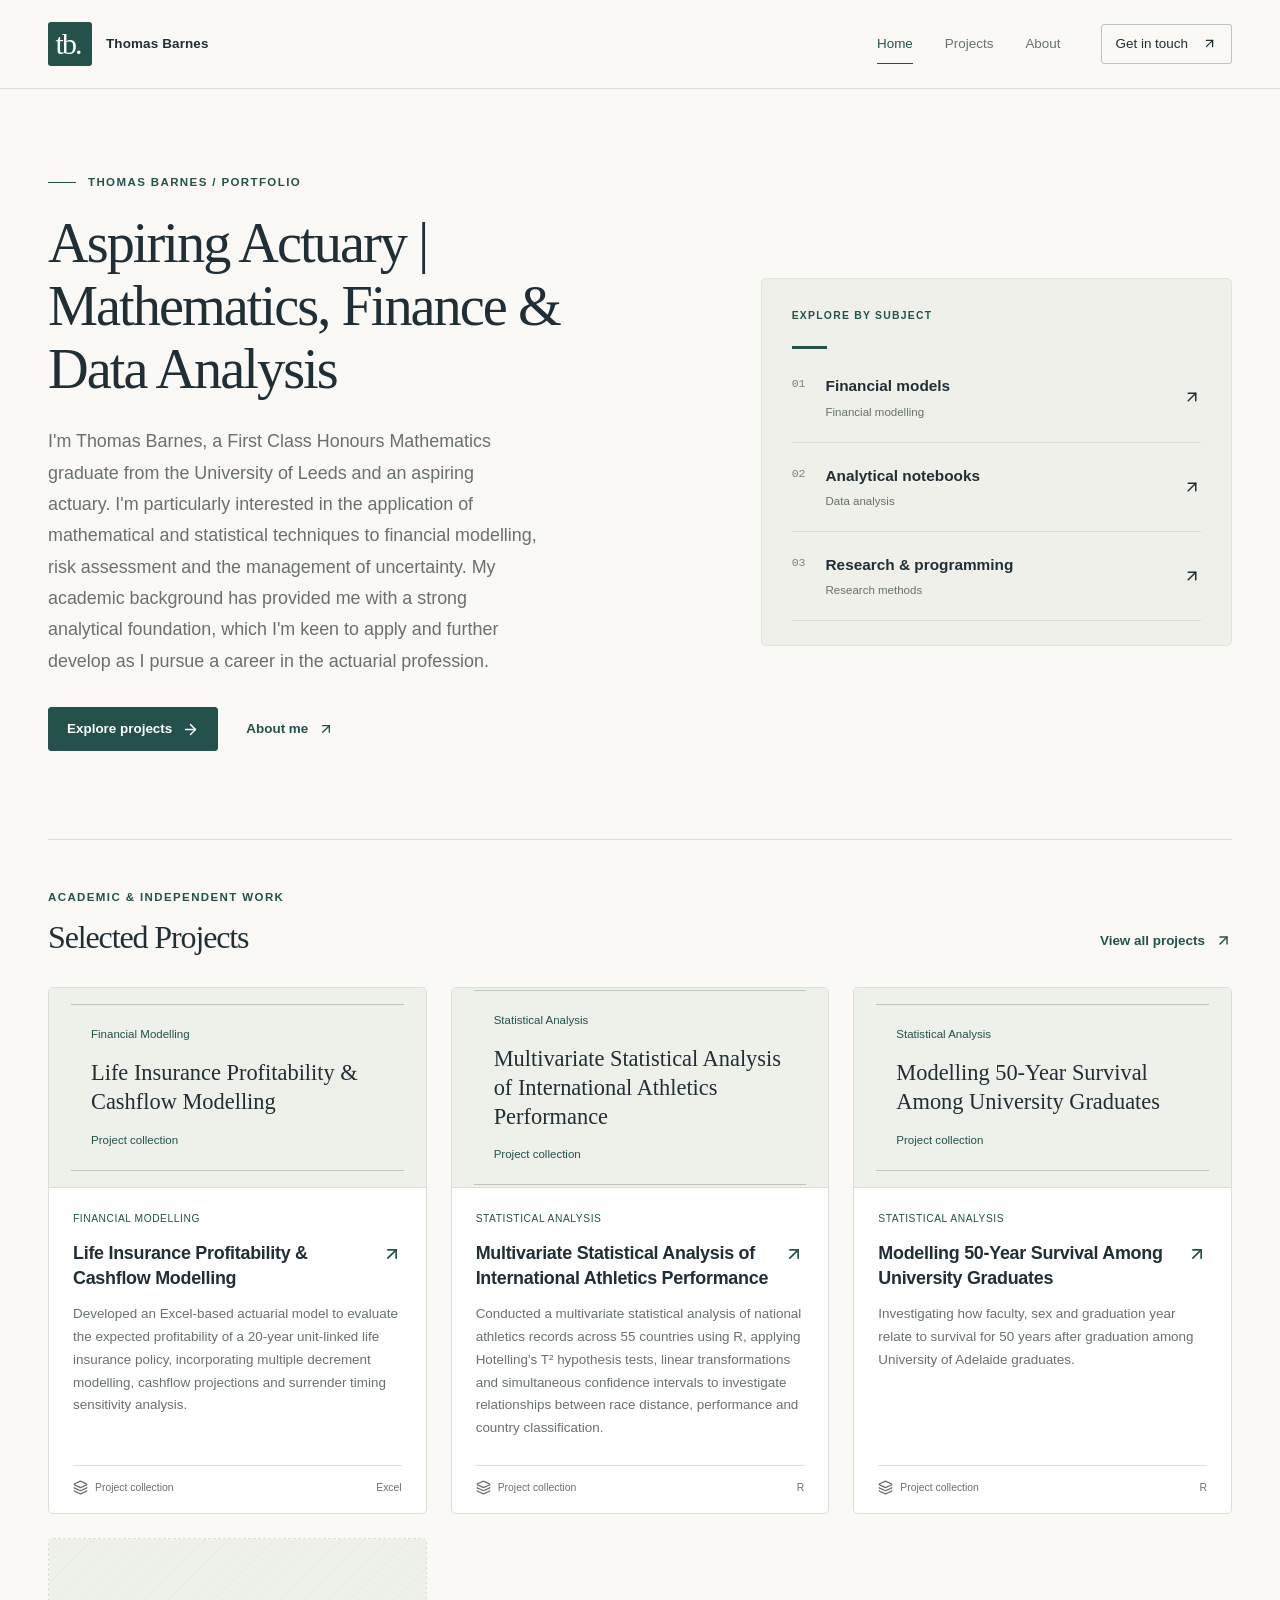
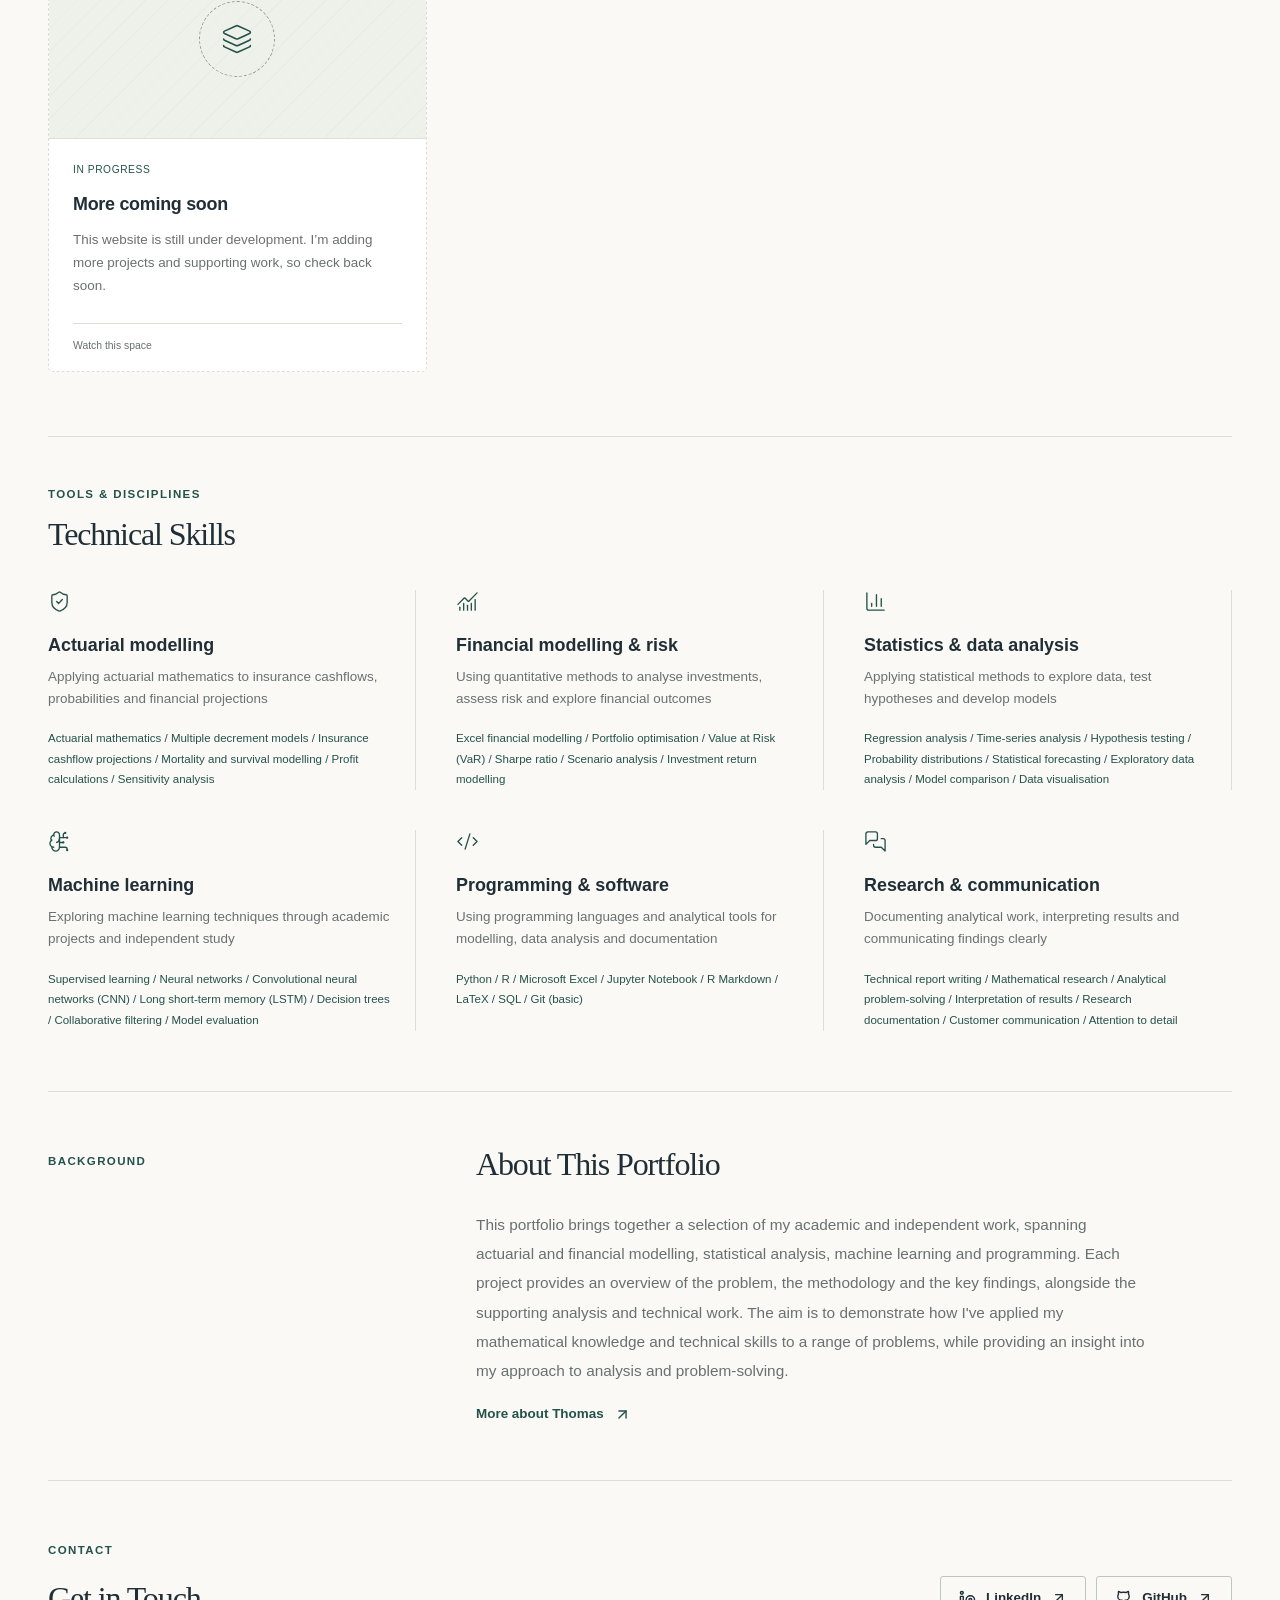
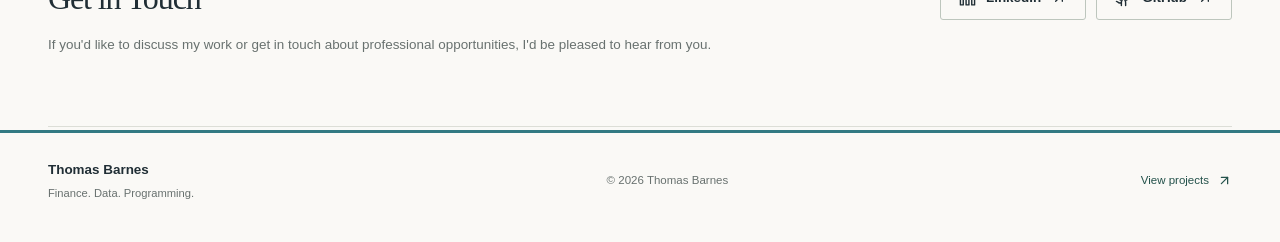
==== index.html @ b342f669 "Publish static site" ====
<!doctype html>
<html lang="en"><head><meta charset="UTF-8"/><meta name="viewport" content="width=device-width,initial-scale=1"/><meta name="theme-color" content="#183d3c"/><meta name="description" content="Thomas Barnes — a portfolio of financial modelling, data analysis, and programming."/><link rel="icon" href="./favicon.svg"/><title>Thomas Barnes | Portfolio</title>  <script type="module" crossorigin src="./assets/index-CVE-wBgU.js"></script>
  <link rel="stylesheet" crossorigin href="./assets/index-D57_AkXn.css">
</head><body><div id="root"></div><!-- Cloudflare Web Analytics --><script type='module' src='https://static.cloudflareinsights.com/beacon.min.js' data-cf-beacon='{"token": "8eeed65444eb4c13b22455ae1913fa32"}'></script><!-- End Cloudflare Web Analytics --></body></html>
---- assets/index-D57_AkXn.css ----
:root{--font-body: "Segoe UI", -apple-system, BlinkMacSystemFont, Arial, sans-serif;--font-display: Georgia, "Times New Roman", serif;--font-mono: "SFMono-Regular", Consolas, "Liberation Mono", monospace;--text-xs: .72rem;--text-sm: .84rem;--text-base: .96rem;--text-lg: 1.12rem;--text-xl: 1.4rem;--text-2xl: 2rem;--text-3xl: clamp(2.4rem, 4.4vw, 3.7rem);--weight-normal: 400;--weight-medium: 500;--weight-bold: 650;--bg: #faf9f6;--surface: #ffffff;--surface-muted: #f0f1ec;--ink: #202e35;--muted: #68716f;--accent: #24524b;--accent-strong: #173e38;--accent-soft: #e8eeea;--border: #dcded7;--border-strong: #bdc6bd;--radius: 5px;--radius-sm: 3px;--space-1: .25rem;--space-2: .5rem;--space-3: .75rem;--space-4: 1rem;--space-5: 1.5rem;--space-6: 2rem;--space-7: 3rem;--space-8: 4rem;--space-9: 6rem;--container: 1200px;--article: 760px;--shadow: 0 4px 18px #172c2310;--focus: #327a83;--transition: .15s ease;--breakpoint-mobile: 640px;--breakpoint-tablet: 960px}*{box-sizing:border-box}html{scroll-behavior:smooth;scroll-padding-top:100px}body{margin:0;background:var(--bg);color:var(--ink);font:var(--text-base)/1.65 var(--font-body);-webkit-font-smoothing:antialiased}button,input,select{font:inherit}a{color:inherit;text-decoration:none}button,a,input,select,summary{-webkit-tap-highlight-color:transparent}button{cursor:pointer}button{color:inherit}img{max-width:100%}button:disabled{cursor:default}::selection{background:#dce8dd}a:focus-visible,button:focus-visible,input:focus-visible,select:focus-visible,summary:focus-visible,[tabindex]:focus-visible{outline:3px solid var(--focus);outline-offset:4px}main:focus{outline:none}h1,h2,h3,h4,p{margin-top:0}h1,h2{font-weight:var(--weight-normal);letter-spacing:-.035em;line-height:1.18}h1{font-family:var(--font-display);font-size:var(--text-3xl)}h2{font-family:var(--font-display);font-size:var(--text-2xl)}h3{font-size:var(--text-lg);font-weight:var(--weight-bold);line-height:1.4}p{color:var(--muted)}svg{flex-shrink:0;vertical-align:middle}.container{width:min(var(--container),calc(100% - 96px));margin-inline:auto}.eyebrow{display:flex;align-items:center;gap:12px;font-size:var(--text-xs);font-weight:650;letter-spacing:.12em;text-transform:uppercase;color:var(--accent);margin-bottom:20px}.small-rule{width:28px;height:1px;background:var(--accent)}.lead{font-size:var(--text-lg);max-width:700px}.button{display:inline-flex;align-items:center;justify-content:center;gap:10px;padding:11px 18px;background:transparent;border:1px solid var(--border-strong);border-radius:var(--radius-sm);font-size:var(--text-sm);font-weight:600;line-height:1.5;transition:background var(--transition),border-color var(--transition)}.button:hover{background:var(--surface-muted);border-color:var(--accent)}.button.primary{background:var(--accent);border-color:var(--accent);color:#fff}.button.primary:hover{background:var(--accent-strong)}.text-link{font-size:var(--text-sm);font-weight:600;display:inline-flex;align-items:center;gap:10px;color:var(--accent)}.text-link:hover{text-decoration:underline;text-underline-offset:4px}.icon-button{display:inline-flex;align-items:center;justify-content:center;border:1px solid var(--border);border-radius:var(--radius-sm);background:var(--surface);width:36px;height:36px}.icon-button:hover{background:var(--accent-soft)}.sr-only{position:absolute;width:1px;height:1px;padding:0;margin:-1px;overflow:hidden;clip:rect(0,0,0,0);white-space:nowrap;border:0}.skip-link{position:fixed;top:-100px;left:20px;z-index:100;background:var(--accent);color:#fff;padding:12px}.skip-link:focus{top:12px}.site-header{background:var(--bg);border-bottom:1px solid var(--border);position:relative;z-index:30}.nav-inner{height:88px;display:flex;align-items:center;justify-content:space-between}.brand{display:flex;align-items:center;gap:14px;font-weight:600;font-size:var(--text-sm);letter-spacing:.01em}.brand-monogram{font:30px var(--font-display);letter-spacing:-2px;background:var(--accent);color:#fff;width:44px;height:44px;display:grid;place-items:center;border-radius:var(--radius-sm);padding-right:4px}.site-header nav{display:flex;align-items:center;gap:32px;font-size:var(--text-sm)}.site-header nav>a{padding-block:8px;color:var(--muted)}.site-header nav>a:hover,.site-header nav>a.active{color:var(--accent)}.site-header nav>a.active:not(.nav-contact){box-shadow:0 1px 0 var(--accent)}.site-header nav>.nav-contact{display:flex;align-items:center;gap:14px;border:1px solid var(--border-strong);padding:8px 14px;color:var(--ink);border-radius:var(--radius-sm);margin-left:8px}.menu-toggle{display:none}.hero{display:grid;grid-template-columns:1.3fr 1fr;gap:100px;padding-block:84px 88px;align-items:center}.hero h1{max-width:610px;margin-bottom:25px;line-height:1.12}.hero-copy>p{max-width:490px;font-size:var(--text-lg);line-height:1.75;margin-bottom:30px}.hero-actions{display:flex;align-items:center;gap:28px}.hero-index{padding:28px 30px 24px;background:#eef0e9;border:1px solid #dfe4d9;position:relative;border-radius:var(--radius)}.hero-index>.eyebrow{font-size:.65rem;margin-bottom:22px}.index-rule{height:3px;width:35px;background:var(--accent);margin-bottom:4px}.hero-index>a{display:flex;gap:20px;align-items:center;border-bottom:1px solid #d8ded3;padding:20px 0}.hero-index>a>span{font:var(--text-xs) var(--font-mono);color:#7a8579;align-self:flex-start;margin-top:4px}.hero-index>a>div{flex:1}.hero-index strong{display:block;font-size:var(--text-base);font-weight:550}.hero-index small{display:block;color:var(--muted);font-size:var(--text-xs);margin-top:4px}.hero-index>a:hover strong{color:var(--accent)}.index-foot{font:italic .8rem var(--font-display);color:#6b766b;padding-top:20px}.section-heading{display:flex;justify-content:space-between;align-items:flex-end;gap:25px;margin-bottom:30px}.section-heading h2{margin-bottom:0}.section-heading .eyebrow{margin-bottom:12px}.section-heading>p{font-size:var(--text-sm);margin:0 0 4px;max-width:250px}.section-heading>.text-link{padding-bottom:5px;white-space:nowrap}.featured-section{border-top:1px solid var(--border);padding-block:48px 64px}.project-grid{display:grid;grid-template-columns:repeat(3,minmax(0,1fr));gap:24px}.project-card{border:1px solid var(--border);border-radius:var(--radius);background:var(--surface);overflow:hidden;display:flex;flex-direction:column;transition:border-color var(--transition),box-shadow var(--transition)}a.project-card:hover{border-color:#879d90;box-shadow:var(--shadow)}.project-preview{height:200px;background:#eef0ea;display:flex;align-items:center;justify-content:center;padding:24px 22px;border-bottom:1px solid var(--border);overflow:hidden;position:relative}.project-preview>img{width:100%;height:100%;object-fit:cover}.project-card-body{padding:23px 24px 17px;display:flex;flex:1;flex-direction:column}.card-meta{display:flex;justify-content:space-between;align-items:center;font-size:.64rem;color:var(--accent);letter-spacing:.055em;text-transform:uppercase;margin-bottom:13px;gap:8px}.demo-label{font-size:.62rem;font-weight:500;border:1px solid var(--border);border-radius:3px;padding:2px 6px;letter-spacing:.025em;color:var(--muted);text-transform:none;white-space:nowrap}.project-card h3{font-size:1.12rem;display:flex;gap:10px;justify-content:space-between;margin-bottom:12px;letter-spacing:-.015em}.project-card h3 svg{margin-top:3px;color:var(--accent)}.project-card p{font-size:var(--text-sm);line-height:1.7;margin-bottom:25px}.card-bottom{margin-top:auto;border-top:1px solid var(--border);padding-top:13px;display:flex;justify-content:space-between;align-items:center;gap:6px;font-size:.65rem;color:var(--muted)}.card-bottom>span:first-child{display:flex;align-items:center;gap:7px}.collection-note{font-size:var(--text-xs);margin-top:20px;margin-bottom:0}.mini-sheet{width:100%;background:#fff;border:1px solid #d4dad2;box-shadow:0 5px 12px #24382d09;font:8px var(--font-body);transform:rotate(-1deg)}.mini-title{padding:12px 10px;background:#254c40;color:#fff;font-size:9px;letter-spacing:.04em;display:flex;justify-content:space-between}.mini-title>span{opacity:.6;font-size:7px}.mini-row{display:grid;grid-template-columns:1.7fr repeat(3,1fr)}.mini-row>span{padding:7px 5px;border-bottom:1px solid #e5e8e3;border-right:1px solid #e5e8e3;text-align:right}.mini-row>span:first-child{text-align:left;padding-left:10px}.mini-row.heading{color:#586e63;background:#f5f6f2;font-size:7px}.mini-row.total{font-weight:700;background:#edf2eb;border-top:1px solid #9cafa2}.preview-notebook,.preview-programming{background:#edf0f1}.mini-notebook{width:100%;background:#fff;border:1px solid #dae0df;padding:14px 16px 0;box-shadow:0 5px 12px #24382d09}.mini-label{font-size:7px;letter-spacing:.12em;color:#6e7d7e}.mini-code{font:8px/1.9 var(--font-mono);margin-top:8px;white-space:nowrap;overflow:hidden}.mini-code>span{color:#a4ada6;margin-right:7px}.mini-code b{color:#78698a}.mini-code em{color:#487367;font-style:normal}.mini-chart{height:70px;display:flex;gap:12px;align-items:flex-end;border-bottom:1px solid #aabbb0;border-left:1px solid #dce2de;padding:8px 16px 0;margin:12px 8px 16px}.mini-chart>i{display:block;flex:1;background:#8cae9f;max-width:21px}.mini-chart>i:nth-child(2n){background:#476e60}.preview-hybrid{background:#f0eee7}.hybrid-illustration{display:flex;align-items:center;width:100%;justify-content:center}.hybrid-tile{background:#fcfcf8;border:1px solid #ccd4c7;padding:20px 18px 14px;width:108px;box-shadow:0 5px 10px #24382d08;color:#49664f;display:flex;align-items:center;flex-direction:column}.hybrid-tile>span{font:11px var(--font-display);margin:10px 0 9px}.hybrid-tile>i{height:3px;background:#e3e7de;width:100%;margin:3px 0}.hybrid-tile>i:last-child{width:70%;align-self:flex-start}.connecting-line{height:1px;width:25px;background:#9bac99}.skills-section{padding-block:48px 60px;border-top:1px solid var(--border)}.skills-grid{display:grid;grid-template-columns:repeat(3,1fr);gap:40px;margin-top:36px}.skill{border-right:1px solid var(--border);padding-right:25px}.skill:last-child{border-right:0}.skill>svg{color:var(--accent);margin-bottom:20px}.skill h3{margin-bottom:8px}.skill p{font-size:var(--text-sm);margin-bottom:18px}.skill-list{font-size:var(--text-xs);color:var(--accent);line-height:1.8}.about-strip{border-block:1px solid var(--border);padding-block:54px;display:grid;grid-template-columns:1fr 2fr;gap:50px}.about-strip p{max-width:670px;line-height:1.9;font-size:var(--text-base)}.about-strip .eyebrow{align-self:start;margin-top:6px}.about-strip h2{max-width:550px}.contact-section{padding-block:60px 70px;display:flex;justify-content:space-between;align-items:center;gap:35px}.contact-section h2{margin-bottom:16px}.contact-section p{font-size:var(--text-sm);margin-bottom:0}.contact-links{display:flex;gap:10px;flex-wrap:wrap;max-width:480px}.contact-placeholder{border:1px solid var(--border);padding:16px 22px;border-radius:var(--radius-sm);font-size:var(--text-sm);color:var(--muted)}.site-footer{border-top:1px solid var(--border);padding-block:32px 40px;display:flex;align-items:center;justify-content:space-between;gap:25px;font-size:var(--text-xs);color:var(--muted)}.footer-name{font-size:var(--text-sm);font-weight:600;color:var(--ink)}.footer-name>span{display:block;font-size:.7rem;font-weight:400;color:var(--muted);margin-top:3px}.site-footer>a:last-child{display:flex;align-items:center;gap:8px;color:var(--accent)}.listing-page{padding-bottom:90px}.page-heading{padding-block:65px 40px}.page-heading h1{margin-bottom:18px}.page-heading .lead{margin-bottom:0}.filter-bar{border-block:1px solid var(--border);padding-block:20px;display:flex;flex-wrap:wrap;gap:20px;align-items:center;justify-content:space-between}.category-filters{display:flex;flex-wrap:wrap;gap:7px}.category-filters button{font-size:var(--text-xs);background:transparent;border:1px solid transparent;border-radius:var(--radius-sm);padding:8px 11px;color:var(--muted)}.category-filters button:hover{color:var(--accent)}.category-filters button[aria-pressed=true]{background:var(--accent);color:#fff}.search-controls{display:flex;gap:10px}.search-field{display:flex;align-items:center;border:1px solid var(--border);background:#fff;border-radius:var(--radius-sm);padding:0 10px;gap:8px}.search-field input{width:150px;border:0;background:none;font-size:var(--text-xs);padding:9px 0;color:var(--ink);min-width:0}.search-controls select{font-size:var(--text-xs);color:var(--ink);border:1px solid var(--border);background:var(--surface);border-radius:var(--radius-sm);padding:9px 25px 9px 10px;max-width:180px}.results-count{font-size:var(--text-xs);margin-block:24px}.empty-state{text-align:center;border:1px solid var(--border);padding:60px 20px}.empty-state h2{font-size:var(--text-xl)}.back-link{display:inline-flex;align-items:center;gap:9px;font-size:var(--text-sm);color:var(--muted);margin-top:35px}.project-header{padding-block:38px 30px}.project-header h1{margin-bottom:18px;max-width:900px}.project-meta{display:flex;align-items:center;gap:25px;font-size:var(--text-xs);color:var(--muted);flex-wrap:wrap}.project-meta>a{display:flex;align-items:center;gap:8px;color:var(--accent)}.tags{display:flex;flex-wrap:wrap;gap:7px}.tags span{background:var(--accent-soft);border:1px solid #d9e3da;color:var(--accent);padding:4px 10px;border-radius:var(--radius-sm);font-size:var(--text-xs)}.example-note{border-left:3px solid #b3c2ae;background:var(--surface-muted);font-size:var(--text-xs);padding:13px 18px;margin:0}.project-overview{display:grid;grid-template-columns:1.15fr 1fr;gap:95px;border-bottom:1px solid var(--border);padding-block:52px}.project-overview h2{font-size:1.7rem;margin-bottom:20px}.project-overview h3{font-size:var(--text-base);margin:25px 0 8px}.project-overview p{font-size:var(--text-sm);line-height:1.85}.project-overview .eyebrow{margin-bottom:15px}.methodology{padding:0;list-style:none;margin:0}.methodology li{display:flex;gap:20px;border-bottom:1px solid var(--border);padding:14px 0}.methodology li:first-child{padding-top:0}.methodology li:last-child{border:0}.methodology li>span{font:var(--text-xs) var(--font-mono);color:var(--accent);padding-top:6px}.methodology p{margin:0}.project-work{padding-block:48px}.content-stack{display:flex;flex-direction:column;gap:36px}.lazy-content{min-height:200px;min-width:0}.source-files{display:flex;justify-content:space-between;gap:30px;align-items:center;background:var(--surface-muted);border:1px solid var(--border);padding:30px}.source-files h2{font-size:var(--text-xl);margin-bottom:7px}.source-files p{font-size:var(--text-sm);margin:0}.source-links{display:flex;gap:10px;flex-wrap:wrap}.project-end{padding:40px 0 60px}.findings{padding:20px 0 40px}.prose{max-width:var(--article)}.prose p{line-height:1.9}.prose h3{margin-top:30px}.about-content{display:grid;grid-template-columns:1fr 2fr;gap:65px;margin:15px 0 70px}.monogram{height:300px;display:grid;align-content:center;justify-content:center;grid-auto-flow:column;background:#e9ede4;border:1px solid #dbe1d3;font:100px var(--font-display);color:#314e3d;letter-spacing:-8px}.monogram>span{color:#8a9f78}.placeholder-copy{font-style:italic}.contact-page{min-height:60vh;display:flex;align-items:center}.error-page{padding-block:90px;min-height:60vh}.error-page h1{font-size:var(--text-2xl)}.status{padding:60px 25px;text-align:center;color:var(--muted);border:1px solid var(--border);background:var(--surface);font-size:var(--text-sm)}.code-content{border:1px solid var(--border);background:var(--surface);border-radius:var(--radius);overflow:hidden}.code-content pre{padding:25px;overflow:auto;font:var(--text-sm)/1.8 var(--font-mono)}.report-content{padding:30px;border:1px solid var(--border);background:var(--surface)}.project-figure{margin:0}.project-figure img{display:block;max-height:700px}.project-figure figcaption{font-size:var(--text-sm);margin-top:10px;color:var(--muted)}@media(min-width:1440px){.hero{padding-block:100px}.project-preview{height:220px}}@media(max-width:1100px){.hero{gap:45px}.project-card-body{padding:20px}.project-preview{padding:20px 15px}.project-grid,.hero-actions{gap:18px}.project-card h3{font-size:1rem}.card-bottom>span:last-child{display:none}.project-overview{gap:50px}}@media(max-width:960px){.container{width:calc(100% - 56px)}.hero{grid-template-columns:1.2fr 1fr;gap:30px;padding-block:60px}.hero-index{padding:24px 20px}.hero h1{font-size:2.8rem}.hero-copy>p{font-size:1rem}.hero-actions{flex-wrap:wrap}.project-grid{grid-template-columns:repeat(2,minmax(0,1fr))}.featured-section .project-card:last-child:nth-child(odd){grid-column:1/-1;display:grid;grid-template-columns:1fr 1fr}.featured-section .project-card:last-child:nth-child(odd) .project-preview{height:100%;min-height:230px;border-bottom:0;border-right:1px solid var(--border)}.section-heading h2{font-size:1.75rem}.site-header nav{gap:20px}.contact-section{align-items:flex-start;flex-direction:column}.skills-grid{gap:25px}.about-strip{grid-template-columns:1fr;gap:10px}.project-overview{gap:40px}.source-files{align-items:flex-start;flex-direction:column}}@media(max-width:640px){.container{width:calc(100% - 36px)}.nav-inner{height:72px}.brand{gap:10px}.brand-monogram{width:36px;height:36px;font-size:25px}.menu-toggle{display:inline-flex}.site-header nav{display:none;position:absolute;left:0;right:0;top:72px;background:var(--bg);border-bottom:1px solid var(--border);padding:18px;box-shadow:var(--shadow)}.site-header nav.open{display:flex;align-items:stretch;flex-direction:column;gap:8px}.site-header nav>a{padding:10px}.site-header nav>.nav-contact{margin-left:0;justify-content:space-between}.hero{grid-template-columns:1fr;padding-block:45px;gap:38px}.hero h1{font-size:2.65rem;max-width:450px}.hero-copy>p{max-width:450px}.hero-actions{gap:20px}.hero-index{padding:25px;max-width:none}.hero-index>a{padding:15px 0}.hero-index>.eyebrow{margin-bottom:15px}.index-foot{padding-top:16px}.section-heading{align-items:flex-start;flex-direction:column;gap:18px}.section-heading h2{font-size:1.8rem}.featured-section{padding-top:34px;padding-bottom:40px}.project-grid{grid-template-columns:1fr;gap:24px}.featured-section .project-card:last-child:nth-child(odd){display:flex;grid-column:auto}.featured-section .project-card:last-child:nth-child(odd) .project-preview{height:215px;min-height:0;border-right:0;border-bottom:1px solid var(--border)}.project-preview{height:215px;padding:25px 35px}.project-card-body{padding:24px}.project-card h3{font-size:1.15rem}.card-bottom>span:last-child{display:block}.skills-grid{grid-template-columns:1fr;gap:28px}.skill{border-right:0;border-bottom:1px solid var(--border);padding-bottom:25px;padding-right:0}.skill:last-child{border:0;padding-bottom:0}.skill>svg{margin-bottom:12px}.skills-section{padding-block:35px 40px}.about-strip{padding-block:38px}.about-strip h2{font-size:1.8rem}.contact-section{padding-block:40px 50px}.contact-section h2{font-size:1.8rem}.contact-links{width:100%}.site-footer{flex-wrap:wrap;gap:20px;padding-block:25px}.site-footer>.footer-name{flex-basis:100%}.page-heading{padding-block:45px 30px}.page-heading h1{font-size:2.5rem}.search-controls{width:100%;flex-wrap:wrap}.search-field{flex:1}.search-field input{width:100%}.category-filters{gap:5px}.category-filters button{padding:7px 8px}.project-header h1{font-size:2.5rem}.project-header>.eyebrow{flex-wrap:wrap;gap:8px}.project-overview{grid-template-columns:1fr;gap:35px;padding-block:35px}.project-work{padding-block:35px}.project-work .section-heading>p{display:none}.source-files{padding:24px}.about-content{grid-template-columns:1fr;gap:30px}.monogram{height:200px}.about-page .page-heading{padding-bottom:20px}.contact-page{min-height:55vh}.listing-page{padding-bottom:55px}}@media(prefers-reduced-motion:reduce){html{scroll-behavior:auto}*,*:before,*:after{transition:none!important;animation:none!important}}.neutral-preview{padding:20px;display:flex;flex-direction:column;gap:14px;width:100%;border-block:1px solid var(--border-strong)}.neutral-preview>span{font-size:var(--text-xs);color:var(--accent)}.neutral-preview>strong{font:var(--text-xl)/1.3 var(--font-display)}.coming-soon-card{border-style:dashed}.coming-soon-preview{color:var(--accent);background:repeating-linear-gradient(135deg,transparent,transparent 15px,#61756808 15px,#61756808 16px),#eef0ea}.coming-soon-mark{width:76px;height:76px;display:grid;place-items:center;border:1px dashed #879d90;border-radius:50%}.viewer{border:1px solid var(--border);border-radius:var(--radius);background:var(--surface);overflow:hidden;min-width:0}.viewer-toolbar{min-height:65px;padding:14px 20px;background:var(--surface);border-bottom:1px solid var(--border);display:flex;align-items:center;justify-content:space-between;gap:12px}.viewer-toolbar strong{display:block;font-size:var(--text-sm);font-weight:650}.viewer-kind{display:block;font-size:.68rem;color:var(--muted);margin-top:1px}.viewer-actions{display:flex;align-items:center;gap:8px}.button.compact{padding:7px 10px;font-size:var(--text-xs);height:36px}.viewer-note{font-size:var(--text-xs);margin:0;padding:10px 18px;background:var(--surface-muted)}.viewer-notes{border-top:1px solid var(--border);font-size:var(--text-xs);color:var(--muted);background:#fbfcf9;padding:13px 18px}.viewer-notes summary{cursor:pointer;width:fit-content;color:var(--accent)}.viewer-notes ul{margin:12px 0 0;padding-left:18px;max-width:900px}.viewer-notes li+li{margin-top:6px}.viewer:fullscreen{border:0;border-radius:0;overflow:auto;background:var(--surface);width:100%;height:100%}.viewer:fullscreen .sheet-viewport{height:calc(100vh - 220px);max-height:none}.viewer:fullscreen .notebook-layout{max-width:1300px;margin:auto}.formula-bar{display:flex;align-items:stretch;min-height:38px;border-bottom:1px solid var(--border);font-size:var(--text-xs);background:#fff}.cell-reference{width:76px;flex-shrink:0;display:grid;place-items:center;border-right:1px solid var(--border);font-family:var(--font-mono);color:var(--accent)}.formula-symbol{font:italic 16px var(--font-display);width:40px;flex-shrink:0;display:grid;place-items:center;color:#8b948b}.formula-bar output{font:12px/1.5 var(--font-mono);padding:10px 12px 10px 0;white-space:pre;overflow:auto;flex:1;max-height:130px}.sheet-selection{display:flex;justify-content:space-between;gap:15px;font-size:.65rem;color:var(--muted);padding:7px 14px;border-bottom:1px solid var(--border);background:#f8faf6}.sheet-selection strong{font-weight:500;color:var(--ink)}.sheet-viewport{height:440px;overflow:auto;position:relative;background:#fff;overscroll-behavior:contain}.sheet-canvas{position:relative;background-color:#fff}.sheet-cell{position:absolute;display:flex;border-right:1px solid #e5e8e4;border-bottom:1px solid #e5e8e4;padding:2px 6px;overflow:hidden;font:13px Arial,sans-serif;line-height:1.2;background:#fff;cursor:cell;-webkit-user-select:none;user-select:none}.sheet-cell>span{width:100%;overflow:hidden;text-overflow:clip}.sheet-cell.selected{outline:2px solid #287455;outline-offset:-2px;z-index:3}.sheet-cell.uncached{color:#8d602a!important;font-size:10px!important;font-style:italic}.row-heading,.column-heading,.sheet-corner{position:absolute;background:#f0f3ee;border-right:1px solid #d6ded3;border-bottom:1px solid #d6ded3;font:11px Arial,sans-serif;color:#677368;z-index:5;display:grid;place-items:center}.column-heading{height:28px}.row-heading{width:48px}.sheet-corner{width:48px;height:28px;z-index:6;background:#e4eae0}.sheet-tabs{border-top:1px solid var(--border);background:#f4f6f1;display:flex;overflow-x:auto;padding:0 12px;gap:0}.sheet-tabs>button{border:0;border-right:1px solid var(--border);border-bottom:3px solid transparent;background:transparent;padding:13px 20px 10px;font-size:var(--text-xs);white-space:nowrap;color:var(--muted)}.sheet-tabs>button[aria-selected=true]{background:#fff;color:var(--accent);border-bottom-color:var(--accent);font-weight:650}.sheet-tabs>button:hover{color:var(--accent);background:#fff}.notebook-layout{display:grid;grid-template-columns:190px minmax(0,1fr);gap:32px;padding:35px}.notebook-toc{padding-top:8px;border-right:1px solid var(--border);padding-right:20px;align-self:start}.notebook-toc .eyebrow{font-size:.6rem;margin-bottom:16px}.notebook-toc>button{display:block;border:0;background:none;padding:6px 0;text-align:left;font-size:var(--text-xs);color:var(--muted);line-height:1.6}.notebook-toc>button:hover{color:var(--accent);text-decoration:underline}.notebook-content{font:var(--text-sm)/1.85 var(--font-body);color:var(--ink);min-width:0;overflow-wrap:anywhere}.notebook-content h1,.notebook-content h2,.notebook-content h3{font-family:var(--font-display);font-weight:400;line-height:1.3;margin:28px 0 16px;scroll-margin-top:30px}.notebook-content h1{font-size:1.9rem}.notebook-content h2{font-size:1.55rem}.notebook-content h3{font-size:1.25rem}.notebook-content p{color:var(--ink);margin-bottom:16px}.notebook-content .cell:first-child h1,.notebook-content>h2:first-child{margin-top:0}.notebook-content .notebook-code-block{display:grid;grid-template-columns:minmax(0,1fr) auto;background:#f3f5f1;border:1px solid #e0e5dc;border-radius:var(--radius-sm);margin:16px 0 22px}.notebook-content pre{min-width:0;font:12px/1.8 var(--font-mono);padding:14px 18px;overflow:auto;margin:0;white-space:pre;tab-size:4}.notebook-content code{font-family:var(--font-mono);font-size:.9em}.notebook-content :not(pre)>code{background:var(--surface-muted);padding:2px 4px;border-radius:2px}.notebook-content .output_area .notebook-code-block{background:var(--surface);border-left:3px solid #cbd7c8}.notebook-content .copy-code{align-self:start;margin:14px 8px 0 0;border:1px solid var(--border);background:var(--surface);border-radius:3px;padding:2px 8px;color:var(--muted);font:10px/1.5 var(--font-body)}.notebook-content .copy-code:hover{color:var(--accent);border-color:var(--accent)}.notebook-content .input_prompt,.notebook-content .output_prompt,.notebook-content.code-hidden .input,.notebook-content.code-hidden .jp-Cell-inputWrapper{display:none}.notebook-content .figure-button{border:0;background:none;display:block;width:100%;padding:10px 0;cursor:zoom-in}.notebook-content img{max-width:100%;height:auto;display:block;margin:0 auto}.notebook-content .notebook-table-scroll{overflow:auto;max-width:100%;margin:16px 0 24px;border:1px solid var(--border)}.notebook-content table{border-collapse:collapse;font:var(--text-xs)/1.6 var(--font-body);width:100%;white-space:nowrap;border:0;margin:0}.notebook-content th{background:var(--surface-muted);font-weight:650;border-bottom:1px solid var(--border);color:var(--ink);text-align:right}.notebook-content th,.notebook-content td{padding:10px 15px;border-bottom:1px solid var(--border)}.notebook-content td{text-align:right}.notebook-content tr:nth-child(2n) td{background:#fafbf8}.notebook-content a{color:var(--accent);text-decoration:underline;text-underline-offset:3px}.notebook-content blockquote{border-left:3px solid var(--border-strong);padding:8px 20px;margin:20px 0;color:var(--muted)}.notebook-content .katex-display{overflow:auto;padding:10px 0}.notebook-content .k,.notebook-content .kn,.notebook-content .kd{color:#745b90;font-weight:600}.notebook-content .s,.notebook-content .s1,.notebook-content .s2{color:#547c3f}.notebook-content .c,.notebook-content .c1{color:#78847a;font-style:italic}.notebook-content .nb,.notebook-content .nf{color:#2b6f7c}.notebook-content .mi,.notebook-content .mf{color:#a25e33}.notebook-content .o{color:#65756a}.figure-dialog{border:1px solid var(--border);background:var(--surface);border-radius:var(--radius);padding:55px 20px 20px;max-width:94vw;max-height:94vh}.figure-dialog::backdrop{background:#14261bd9}.figure-dialog>.icon-button{position:absolute;right:12px;top:10px}.figure-dialog img{display:block;max-height:calc(90vh - 80px);width:auto}.viewer .notebook-content .output_html{overflow:hidden}@media(max-width:960px){.notebook-layout{grid-template-columns:150px minmax(0,1fr);padding:25px;gap:22px}.notebook-toc{padding-right:15px}}@media(max-width:640px){.notebook-content .notebook-code-block{grid-template-columns:minmax(0,1fr)}.notebook-content .copy-code{grid-row:1;justify-self:end;margin:6px 8px;min-height:32px;padding:4px 10px}.notebook-content .notebook-code-block>pre{grid-row:2;border-top:1px solid #e0e5dc;padding:10px 12px}.viewer-toolbar{padding:12px;align-items:flex-start}.viewer-toolbar strong{font-size:.8rem}.viewer-kind{font-size:.6rem;max-width:150px}.viewer-actions{gap:5px}.viewer-actions .compact{font-size:0;padding:8px}.viewer-actions .compact>span{display:none}.viewer-actions .icon-button{width:32px;height:32px}.sheet-selection{font-size:.6rem;flex-wrap:wrap;gap:2px}.sheet-viewport{height:370px}.sheet-tabs>button{padding-inline:15px}.notebook-layout{display:flex;flex-direction:column;padding:20px 16px;gap:10px}.notebook-toc{border-right:0;border-bottom:1px solid var(--border);width:100%;padding:0 0 15px;display:flex;flex-wrap:wrap;gap:5px 15px}.notebook-toc .eyebrow{width:100%;margin-bottom:4px}.notebook-toc>button{padding:2px 0;font-size:.7rem}.notebook-content h1{font-size:1.65rem}.notebook-content h2{font-size:1.4rem}.viewer-notes{padding:12px}.viewer:fullscreen .sheet-viewport{height:calc(100dvh - 240px)}}@supports not selector(:fullscreen){.fullscreen-button{display:none}}.notebook-content.code-hidden .standalone-code{display:none}.pdf-document{display:block;width:100%;height:clamp(420px,76vh,960px);border:0;background:var(--surface-muted)}.pdf-fallback{padding:64px 24px;text-align:center}.pdf-note a{color:var(--accent);text-decoration:underline;text-underline-offset:3px}.viewer:fullscreen .pdf-document{height:calc(100dvh - 115px)}.project-files{display:flex;flex-wrap:wrap;gap:10px;margin-bottom:26px}.project-files button{display:flex;align-items:center;gap:10px;border:1px solid var(--border);border-radius:var(--radius-sm);background:var(--surface);color:var(--ink);padding:12px 16px;text-align:left;font-size:var(--text-xs)}.project-files button:hover{border-color:var(--accent);color:var(--accent)}.project-files button span{font-size:.6rem;letter-spacing:.06em;color:var(--muted)}.project-content-section{min-width:0;scroll-margin-top:100px}@media(max-width:640px){.pdf-document{height:65vh;min-height:360px}.project-files button{flex:1 1 180px}}
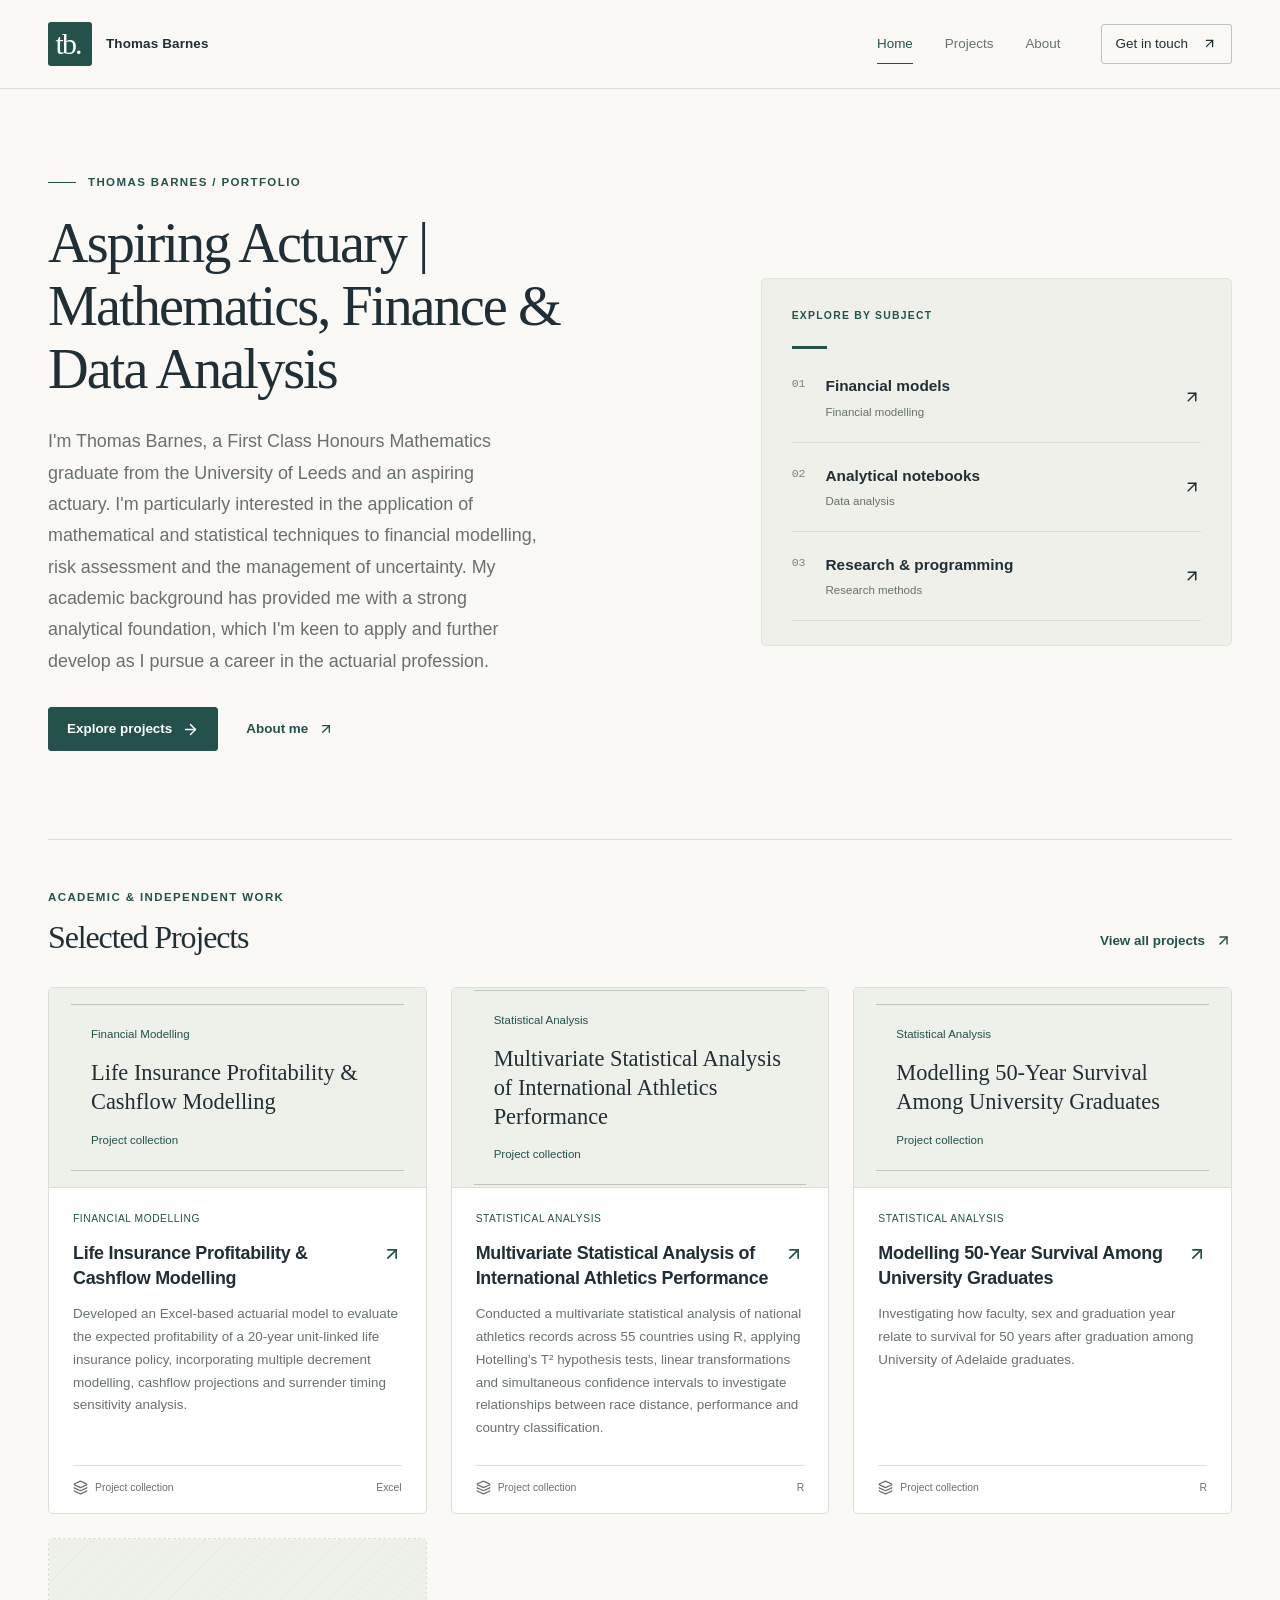
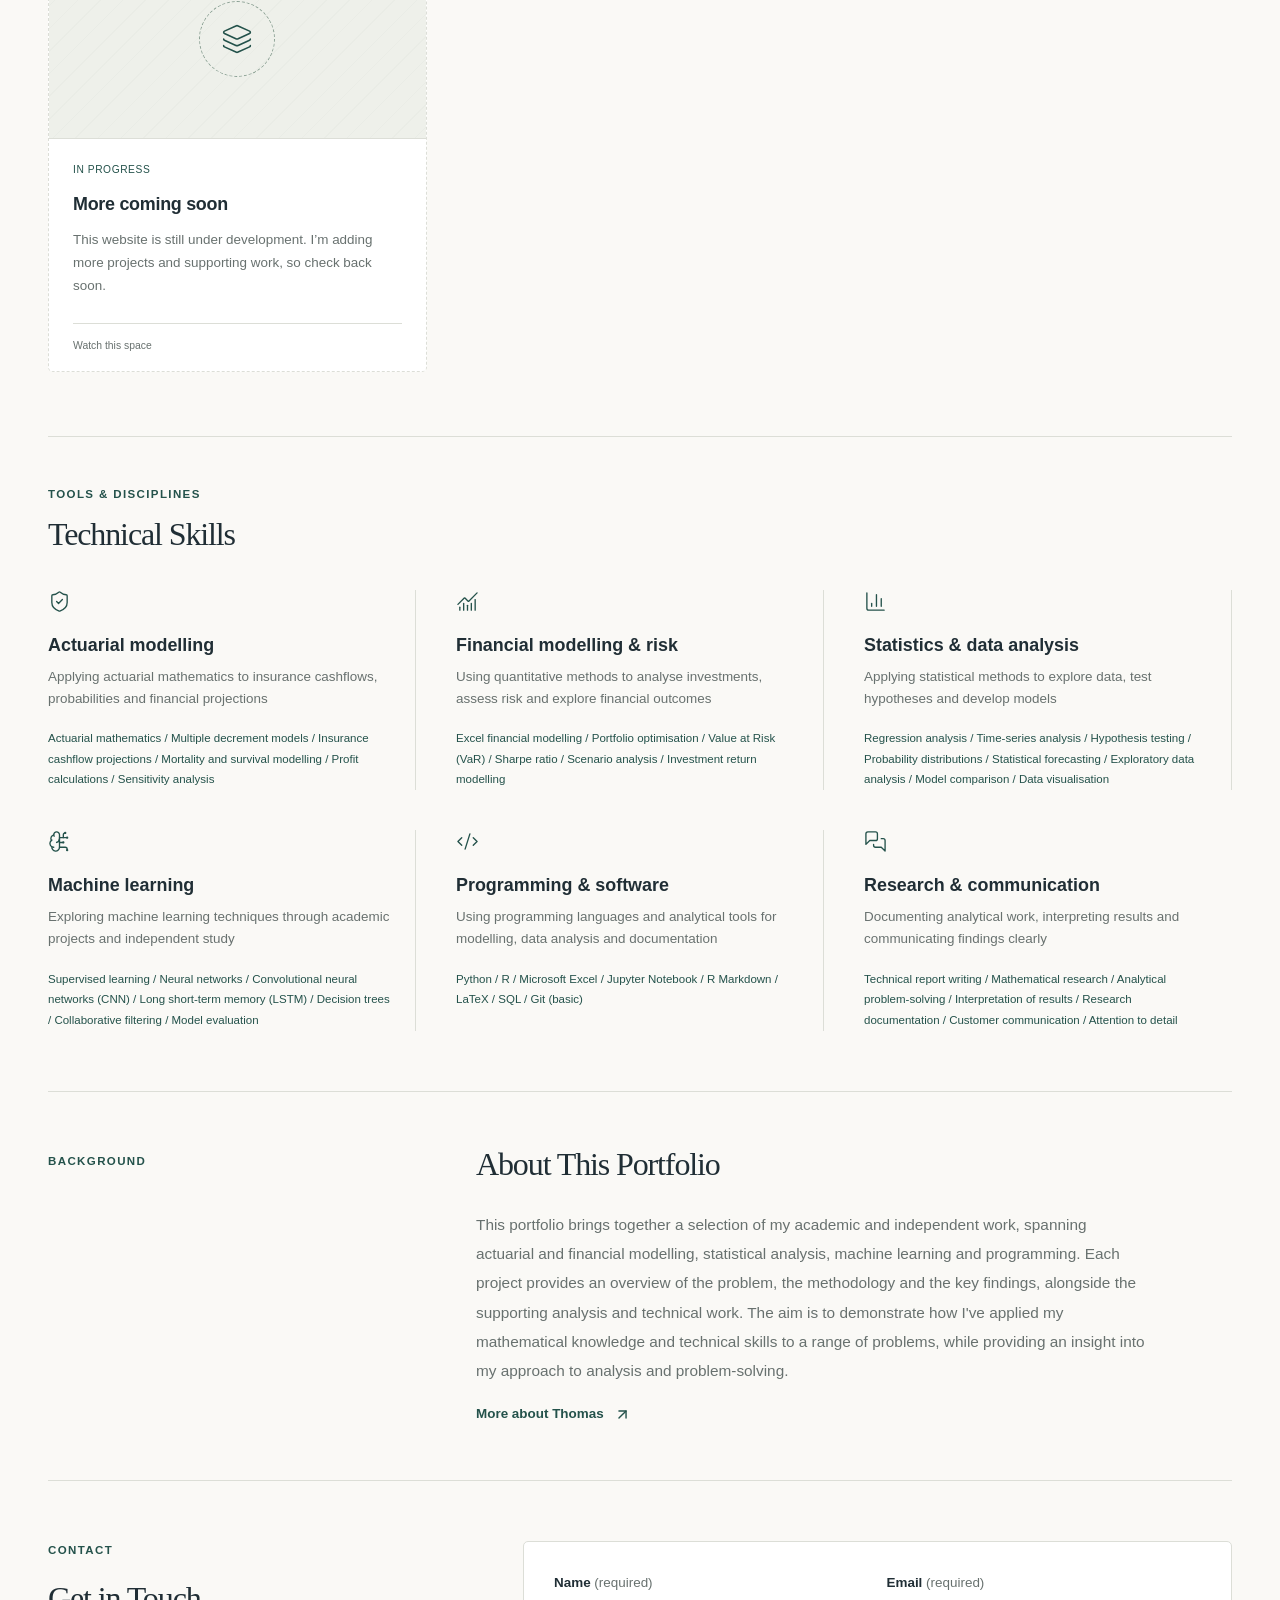
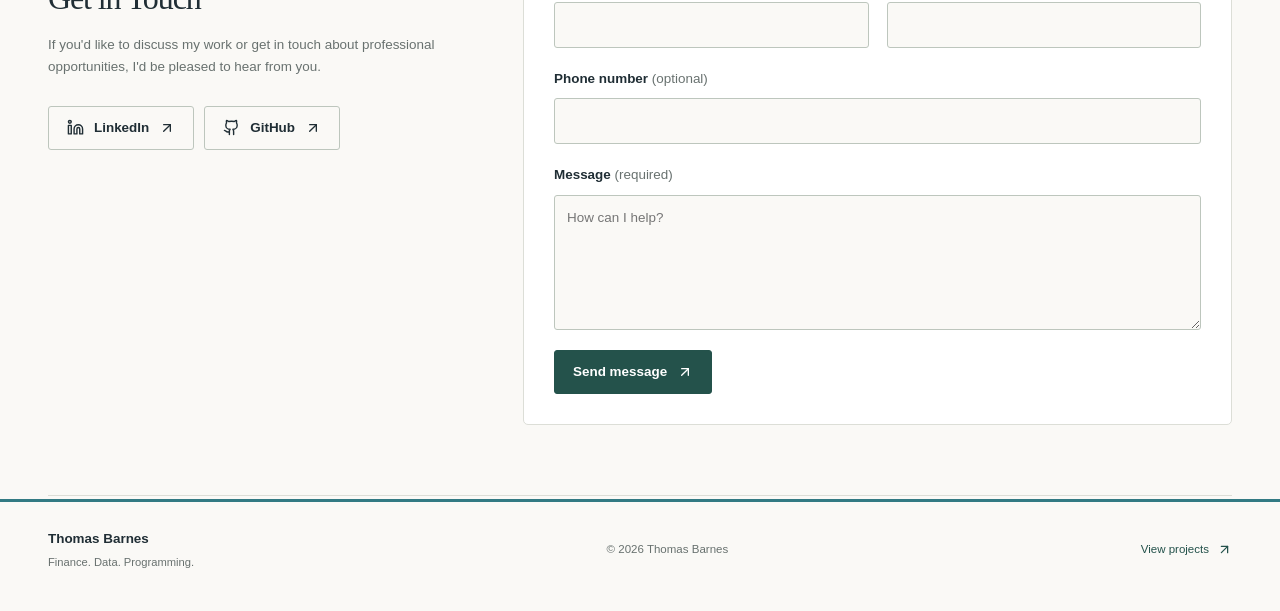
==== commit 3670ecdf: "Publish static site" ====
--- a/index.html
+++ b/index.html
@@ -1,4 +1,4 @@
 <!doctype html>
-<html lang="en"><head><meta charset="UTF-8"/><meta name="viewport" content="width=device-width,initial-scale=1"/><meta name="theme-color" content="#183d3c"/><meta name="description" content="Thomas Barnes — a portfolio of financial modelling, data analysis, and programming."/><link rel="icon" href="./favicon.svg"/><title>Thomas Barnes | Portfolio</title>  <script type="module" crossorigin src="./assets/index-CVE-wBgU.js"></script>
-  <link rel="stylesheet" crossorigin href="./assets/index-D57_AkXn.css">
+<html lang="en"><head><meta charset="UTF-8"/><meta name="viewport" content="width=device-width,initial-scale=1"/><meta name="theme-color" content="#183d3c"/><meta name="description" content="Thomas Barnes — a portfolio of financial modelling, data analysis, and programming."/><link rel="icon" href="./favicon.svg"/><title>Thomas Barnes | Portfolio</title>  <script type="module" crossorigin src="./assets/index-BmLiS6P7.js"></script>
+  <link rel="stylesheet" crossorigin href="./assets/index-DqnCJKZW.css">
 </head><body><div id="root"></div><!-- Cloudflare Web Analytics --><script type='module' src='https://static.cloudflareinsights.com/beacon.min.js' data-cf-beacon='{"token": "8eeed65444eb4c13b22455ae1913fa32"}'></script><!-- End Cloudflare Web Analytics --></body></html>
--- a/assets/index-DqnCJKZW.css
+++ b/assets/index-DqnCJKZW.css
@@ -0,0 +1 @@
+:root{--font-body: "Segoe UI", -apple-system, BlinkMacSystemFont, Arial, sans-serif;--font-display: Georgia, "Times New Roman", serif;--font-mono: "SFMono-Regular", Consolas, "Liberation Mono", monospace;--text-xs: .72rem;--text-sm: .84rem;--text-base: .96rem;--text-lg: 1.12rem;--text-xl: 1.4rem;--text-2xl: 2rem;--text-3xl: clamp(2.4rem, 4.4vw, 3.7rem);--weight-normal: 400;--weight-medium: 500;--weight-bold: 650;--bg: #faf9f6;--surface: #ffffff;--surface-muted: #f0f1ec;--ink: #202e35;--muted: #68716f;--accent: #24524b;--accent-strong: #173e38;--accent-soft: #e8eeea;--border: #dcded7;--border-strong: #bdc6bd;--radius: 5px;--radius-sm: 3px;--space-1: .25rem;--space-2: .5rem;--space-3: .75rem;--space-4: 1rem;--space-5: 1.5rem;--space-6: 2rem;--space-7: 3rem;--space-8: 4rem;--space-9: 6rem;--container: 1200px;--article: 760px;--shadow: 0 4px 18px #172c2310;--focus: #327a83;--transition: .15s ease;--breakpoint-mobile: 640px;--breakpoint-tablet: 960px}*{box-sizing:border-box}html{scroll-behavior:smooth;scroll-padding-top:100px}body{margin:0;background:var(--bg);color:var(--ink);font:var(--text-base)/1.65 var(--font-body);-webkit-font-smoothing:antialiased}button,input,textarea,select{font:inherit}a{color:inherit;text-decoration:none}button,a,input,select,summary{-webkit-tap-highlight-color:transparent}button{cursor:pointer}button{color:inherit}img{max-width:100%}button:disabled{cursor:default}::selection{background:#dce8dd}a:focus-visible,button:focus-visible,input:focus-visible,textarea:focus-visible,select:focus-visible,summary:focus-visible,[tabindex]:focus-visible{outline:3px solid var(--focus);outline-offset:4px}main:focus{outline:none}h1,h2,h3,h4,p{margin-top:0}h1,h2{font-weight:var(--weight-normal);letter-spacing:-.035em;line-height:1.18}h1{font-family:var(--font-display);font-size:var(--text-3xl)}h2{font-family:var(--font-display);font-size:var(--text-2xl)}h3{font-size:var(--text-lg);font-weight:var(--weight-bold);line-height:1.4}p{color:var(--muted)}svg{flex-shrink:0;vertical-align:middle}.container{width:min(var(--container),calc(100% - 96px));margin-inline:auto}.eyebrow{display:flex;align-items:center;gap:12px;font-size:var(--text-xs);font-weight:650;letter-spacing:.12em;text-transform:uppercase;color:var(--accent);margin-bottom:20px}.small-rule{width:28px;height:1px;background:var(--accent)}.lead{font-size:var(--text-lg);max-width:700px}.button{display:inline-flex;align-items:center;justify-content:center;gap:10px;padding:11px 18px;background:transparent;border:1px solid var(--border-strong);border-radius:var(--radius-sm);font-size:var(--text-sm);font-weight:600;line-height:1.5;transition:background var(--transition),border-color var(--transition)}.button:hover{background:var(--surface-muted);border-color:var(--accent)}.button.primary{background:var(--accent);border-color:var(--accent);color:#fff}.button.primary:hover{background:var(--accent-strong)}.text-link{font-size:var(--text-sm);font-weight:600;display:inline-flex;align-items:center;gap:10px;color:var(--accent)}.text-link:hover{text-decoration:underline;text-underline-offset:4px}.icon-button{display:inline-flex;align-items:center;justify-content:center;border:1px solid var(--border);border-radius:var(--radius-sm);background:var(--surface);width:36px;height:36px}.icon-button:hover{background:var(--accent-soft)}.sr-only{position:absolute;width:1px;height:1px;padding:0;margin:-1px;overflow:hidden;clip:rect(0,0,0,0);white-space:nowrap;border:0}.skip-link{position:fixed;top:-100px;left:20px;z-index:100;background:var(--accent);color:#fff;padding:12px}.skip-link:focus{top:12px}.site-header{background:var(--bg);border-bottom:1px solid var(--border);position:relative;z-index:30}.nav-inner{height:88px;display:flex;align-items:center;justify-content:space-between}.brand{display:flex;align-items:center;gap:14px;font-weight:600;font-size:var(--text-sm);letter-spacing:.01em}.brand-monogram{font:30px var(--font-display);letter-spacing:-2px;background:var(--accent);color:#fff;width:44px;height:44px;display:grid;place-items:center;border-radius:var(--radius-sm);padding-right:4px}.site-header nav{display:flex;align-items:center;gap:32px;font-size:var(--text-sm)}.site-header nav>a{padding-block:8px;color:var(--muted)}.site-header nav>a:hover,.site-header nav>a.active{color:var(--accent)}.site-header nav>a.active:not(.nav-contact){box-shadow:0 1px 0 var(--accent)}.site-header nav>.nav-contact{display:flex;align-items:center;gap:14px;border:1px solid var(--border-strong);padding:8px 14px;color:var(--ink);border-radius:var(--radius-sm);margin-left:8px}.menu-toggle{display:none}.hero{display:grid;grid-template-columns:1.3fr 1fr;gap:100px;padding-block:84px 88px;align-items:center}.hero h1{max-width:610px;margin-bottom:25px;line-height:1.12}.hero-copy>p{max-width:490px;font-size:var(--text-lg);line-height:1.75;margin-bottom:30px}.hero-actions{display:flex;align-items:center;gap:28px}.hero-index{padding:28px 30px 24px;background:#eef0e9;border:1px solid #dfe4d9;position:relative;border-radius:var(--radius)}.hero-index>.eyebrow{font-size:.65rem;margin-bottom:22px}.index-rule{height:3px;width:35px;background:var(--accent);margin-bottom:4px}.hero-index>a{display:flex;gap:20px;align-items:center;border-bottom:1px solid #d8ded3;padding:20px 0}.hero-index>a>span{font:var(--text-xs) var(--font-mono);color:#7a8579;align-self:flex-start;margin-top:4px}.hero-index>a>div{flex:1}.hero-index strong{display:block;font-size:var(--text-base);font-weight:550}.hero-index small{display:block;color:var(--muted);font-size:var(--text-xs);margin-top:4px}.hero-index>a:hover strong{color:var(--accent)}.index-foot{font:italic .8rem var(--font-display);color:#6b766b;padding-top:20px}.section-heading{display:flex;justify-content:space-between;align-items:flex-end;gap:25px;margin-bottom:30px}.section-heading h2{margin-bottom:0}.section-heading .eyebrow{margin-bottom:12px}.section-heading>p{font-size:var(--text-sm);margin:0 0 4px;max-width:250px}.section-heading>.text-link{padding-bottom:5px;white-space:nowrap}.featured-section{border-top:1px solid var(--border);padding-block:48px 64px}.project-grid{display:grid;grid-template-columns:repeat(3,minmax(0,1fr));gap:24px}.project-card{border:1px solid var(--border);border-radius:var(--radius);background:var(--surface);overflow:hidden;display:flex;flex-direction:column;transition:border-color var(--transition),box-shadow var(--transition)}a.project-card:hover{border-color:#879d90;box-shadow:var(--shadow)}.project-preview{height:200px;background:#eef0ea;display:flex;align-items:center;justify-content:center;padding:24px 22px;border-bottom:1px solid var(--border);overflow:hidden;position:relative}.project-preview>img{width:100%;height:100%;object-fit:cover}.project-card-body{padding:23px 24px 17px;display:flex;flex:1;flex-direction:column}.card-meta{display:flex;justify-content:space-between;align-items:center;font-size:.64rem;color:var(--accent);letter-spacing:.055em;text-transform:uppercase;margin-bottom:13px;gap:8px}.demo-label{font-size:.62rem;font-weight:500;border:1px solid var(--border);border-radius:3px;padding:2px 6px;letter-spacing:.025em;color:var(--muted);text-transform:none;white-space:nowrap}.project-card h3{font-size:1.12rem;display:flex;gap:10px;justify-content:space-between;margin-bottom:12px;letter-spacing:-.015em}.project-card h3 svg{margin-top:3px;color:var(--accent)}.project-card p{font-size:var(--text-sm);line-height:1.7;margin-bottom:25px}.card-bottom{margin-top:auto;border-top:1px solid var(--border);padding-top:13px;display:flex;justify-content:space-between;align-items:center;gap:6px;font-size:.65rem;color:var(--muted)}.card-bottom>span:first-child{display:flex;align-items:center;gap:7px}.collection-note{font-size:var(--text-xs);margin-top:20px;margin-bottom:0}.mini-sheet{width:100%;background:#fff;border:1px solid #d4dad2;box-shadow:0 5px 12px #24382d09;font:8px var(--font-body);transform:rotate(-1deg)}.mini-title{padding:12px 10px;background:#254c40;color:#fff;font-size:9px;letter-spacing:.04em;display:flex;justify-content:space-between}.mini-title>span{opacity:.6;font-size:7px}.mini-row{display:grid;grid-template-columns:1.7fr repeat(3,1fr)}.mini-row>span{padding:7px 5px;border-bottom:1px solid #e5e8e3;border-right:1px solid #e5e8e3;text-align:right}.mini-row>span:first-child{text-align:left;padding-left:10px}.mini-row.heading{color:#586e63;background:#f5f6f2;font-size:7px}.mini-row.total{font-weight:700;background:#edf2eb;border-top:1px solid #9cafa2}.preview-notebook,.preview-programming{background:#edf0f1}.mini-notebook{width:100%;background:#fff;border:1px solid #dae0df;padding:14px 16px 0;box-shadow:0 5px 12px #24382d09}.mini-label{font-size:7px;letter-spacing:.12em;color:#6e7d7e}.mini-code{font:8px/1.9 var(--font-mono);margin-top:8px;white-space:nowrap;overflow:hidden}.mini-code>span{color:#a4ada6;margin-right:7px}.mini-code b{color:#78698a}.mini-code em{color:#487367;font-style:normal}.mini-chart{height:70px;display:flex;gap:12px;align-items:flex-end;border-bottom:1px solid #aabbb0;border-left:1px solid #dce2de;padding:8px 16px 0;margin:12px 8px 16px}.mini-chart>i{display:block;flex:1;background:#8cae9f;max-width:21px}.mini-chart>i:nth-child(2n){background:#476e60}.preview-hybrid{background:#f0eee7}.hybrid-illustration{display:flex;align-items:center;width:100%;justify-content:center}.hybrid-tile{background:#fcfcf8;border:1px solid #ccd4c7;padding:20px 18px 14px;width:108px;box-shadow:0 5px 10px #24382d08;color:#49664f;display:flex;align-items:center;flex-direction:column}.hybrid-tile>span{font:11px var(--font-display);margin:10px 0 9px}.hybrid-tile>i{height:3px;background:#e3e7de;width:100%;margin:3px 0}.hybrid-tile>i:last-child{width:70%;align-self:flex-start}.connecting-line{height:1px;width:25px;background:#9bac99}.skills-section{padding-block:48px 60px;border-top:1px solid var(--border)}.skills-grid{display:grid;grid-template-columns:repeat(3,1fr);gap:40px;margin-top:36px}.skill{border-right:1px solid var(--border);padding-right:25px}.skill:last-child{border-right:0}.skill>svg{color:var(--accent);margin-bottom:20px}.skill h3{margin-bottom:8px}.skill p{font-size:var(--text-sm);margin-bottom:18px}.skill-list{font-size:var(--text-xs);color:var(--accent);line-height:1.8}.about-strip{border-block:1px solid var(--border);padding-block:54px;display:grid;grid-template-columns:1fr 2fr;gap:50px}.about-strip p{max-width:670px;line-height:1.9;font-size:var(--text-base)}.about-strip .eyebrow{align-self:start;margin-top:6px}.about-strip h2{max-width:550px}.contact-section{padding-block:60px 70px;display:flex;justify-content:space-between;align-items:center;gap:35px}.contact-section h2{margin-bottom:16px}.contact-section p{font-size:var(--text-sm);margin-bottom:0}.contact-links{display:flex;gap:10px;flex-wrap:wrap;max-width:480px}.contact-copy{flex:1;max-width:440px;align-self:flex-start}.contact-copy .contact-links{margin-top:28px}.contact-form{flex:1.2;min-width:0;width:100%;padding:30px;border:1px solid var(--border);border-radius:var(--radius);background:var(--surface)}.contact-form fieldset{border:0;padding:0;margin:0;min-width:0;display:grid;gap:20px}.contact-form-row{display:grid;grid-template-columns:repeat(2,minmax(0,1fr));gap:18px}.contact-form label{display:block;font-size:var(--text-sm);font-weight:600}.contact-form label span{color:var(--muted);font-weight:400}.contact-form input,.contact-form textarea{display:block;width:100%;margin-top:8px;padding:11px 12px;color:var(--ink);background:var(--bg);border:1px solid var(--border-strong);border-radius:var(--radius-sm);font:inherit;font-weight:400}.contact-form textarea{resize:vertical;min-height:130px}.contact-form .button{justify-self:start}.contact-form .button:disabled{opacity:.6}.contact-form-status:not(:empty){margin-top:18px}@media(max-width:640px){.contact-form{padding:22px}.contact-form-row{grid-template-columns:1fr}}.contact-placeholder{border:1px solid var(--border);padding:16px 22px;border-radius:var(--radius-sm);font-size:var(--text-sm);color:var(--muted)}.site-footer{border-top:1px solid var(--border);padding-block:32px 40px;display:flex;align-items:center;justify-content:space-between;gap:25px;font-size:var(--text-xs);color:var(--muted)}.footer-name{font-size:var(--text-sm);font-weight:600;color:var(--ink)}.footer-name>span{display:block;font-size:.7rem;font-weight:400;color:var(--muted);margin-top:3px}.site-footer>a:last-child{display:flex;align-items:center;gap:8px;color:var(--accent)}.listing-page{padding-bottom:90px}.page-heading{padding-block:65px 40px}.page-heading h1{margin-bottom:18px}.page-heading .lead{margin-bottom:0}.filter-bar{border-block:1px solid var(--border);padding-block:20px;display:flex;flex-wrap:wrap;gap:20px;align-items:center;justify-content:space-between}.category-filters{display:flex;flex-wrap:wrap;gap:7px}.category-filters button{font-size:var(--text-xs);background:transparent;border:1px solid transparent;border-radius:var(--radius-sm);padding:8px 11px;color:var(--muted)}.category-filters button:hover{color:var(--accent)}.category-filters button[aria-pressed=true]{background:var(--accent);color:#fff}.search-controls{display:flex;gap:10px}.search-field{display:flex;align-items:center;border:1px solid var(--border);background:#fff;border-radius:var(--radius-sm);padding:0 10px;gap:8px}.search-field input{width:150px;border:0;background:none;font-size:var(--text-xs);padding:9px 0;color:var(--ink);min-width:0}.search-controls select{font-size:var(--text-xs);color:var(--ink);border:1px solid var(--border);background:var(--surface);border-radius:var(--radius-sm);padding:9px 25px 9px 10px;max-width:180px}.results-count{font-size:var(--text-xs);margin-block:24px}.empty-state{text-align:center;border:1px solid var(--border);padding:60px 20px}.empty-state h2{font-size:var(--text-xl)}.back-link{display:inline-flex;align-items:center;gap:9px;font-size:var(--text-sm);color:var(--muted);margin-top:35px}.project-header{padding-block:38px 30px}.project-header h1{margin-bottom:18px;max-width:900px}.project-meta{display:flex;align-items:center;gap:25px;font-size:var(--text-xs);color:var(--muted);flex-wrap:wrap}.project-meta>a{display:flex;align-items:center;gap:8px;color:var(--accent)}.tags{display:flex;flex-wrap:wrap;gap:7px}.tags span{background:var(--accent-soft);border:1px solid #d9e3da;color:var(--accent);padding:4px 10px;border-radius:var(--radius-sm);font-size:var(--text-xs)}.example-note{border-left:3px solid #b3c2ae;background:var(--surface-muted);font-size:var(--text-xs);padding:13px 18px;margin:0}.project-overview{display:grid;grid-template-columns:1.15fr 1fr;gap:95px;border-bottom:1px solid var(--border);padding-block:52px}.project-overview h2{font-size:1.7rem;margin-bottom:20px}.project-overview h3{font-size:var(--text-base);margin:25px 0 8px}.project-overview p{font-size:var(--text-sm);line-height:1.85}.project-overview .eyebrow{margin-bottom:15px}.methodology{padding:0;list-style:none;margin:0}.methodology li{display:flex;gap:20px;border-bottom:1px solid var(--border);padding:14px 0}.methodology li:first-child{padding-top:0}.methodology li:last-child{border:0}.methodology li>span{font:var(--text-xs) var(--font-mono);color:var(--accent);padding-top:6px}.methodology p{margin:0}.project-work{padding-block:48px}.content-stack{display:flex;flex-direction:column;gap:36px}.lazy-content{min-height:200px;min-width:0}.source-files{display:flex;justify-content:space-between;gap:30px;align-items:center;background:var(--surface-muted);border:1px solid var(--border);padding:30px}.source-files h2{font-size:var(--text-xl);margin-bottom:7px}.source-files p{font-size:var(--text-sm);margin:0}.source-links{display:flex;gap:10px;flex-wrap:wrap}.project-end{padding:40px 0 60px}.findings{padding:20px 0 40px}.prose{max-width:var(--article)}.prose p{line-height:1.9}.prose h3{margin-top:30px}.about-content{display:grid;grid-template-columns:1fr 2fr;gap:65px;margin:15px 0 70px}.monogram{height:300px;display:grid;align-content:center;justify-content:center;grid-auto-flow:column;background:#e9ede4;border:1px solid #dbe1d3;font:100px var(--font-display);color:#314e3d;letter-spacing:-8px}.monogram>span{color:#8a9f78}.placeholder-copy{font-style:italic}.contact-page{min-height:60vh;display:flex;align-items:center}.error-page{padding-block:90px;min-height:60vh}.error-page h1{font-size:var(--text-2xl)}.status{padding:60px 25px;text-align:center;color:var(--muted);border:1px solid var(--border);background:var(--surface);font-size:var(--text-sm)}.code-content{border:1px solid var(--border);background:var(--surface);border-radius:var(--radius);overflow:hidden}.code-content pre{padding:25px;overflow:auto;font:var(--text-sm)/1.8 var(--font-mono)}.report-content{padding:30px;border:1px solid var(--border);background:var(--surface)}.project-figure{margin:0}.project-figure img{display:block;max-height:700px}.project-figure figcaption{font-size:var(--text-sm);margin-top:10px;color:var(--muted)}@media(min-width:1440px){.hero{padding-block:100px}.project-preview{height:220px}}@media(max-width:1100px){.hero{gap:45px}.project-card-body{padding:20px}.project-preview{padding:20px 15px}.project-grid,.hero-actions{gap:18px}.project-card h3{font-size:1rem}.card-bottom>span:last-child{display:none}.project-overview{gap:50px}}@media(max-width:960px){.container{width:calc(100% - 56px)}.hero{grid-template-columns:1.2fr 1fr;gap:30px;padding-block:60px}.hero-index{padding:24px 20px}.hero h1{font-size:2.8rem}.hero-copy>p{font-size:1rem}.hero-actions{flex-wrap:wrap}.project-grid{grid-template-columns:repeat(2,minmax(0,1fr))}.featured-section .project-card:last-child:nth-child(odd){grid-column:1/-1;display:grid;grid-template-columns:1fr 1fr}.featured-section .project-card:last-child:nth-child(odd) .project-preview{height:100%;min-height:230px;border-bottom:0;border-right:1px solid var(--border)}.section-heading h2{font-size:1.75rem}.site-header nav{gap:20px}.contact-section{align-items:flex-start;flex-direction:column}.skills-grid{gap:25px}.about-strip{grid-template-columns:1fr;gap:10px}.project-overview{gap:40px}.source-files{align-items:flex-start;flex-direction:column}}@media(max-width:640px){.container{width:calc(100% - 36px)}.nav-inner{height:72px}.brand{gap:10px}.brand-monogram{width:36px;height:36px;font-size:25px}.menu-toggle{display:inline-flex}.site-header nav{display:none;position:absolute;left:0;right:0;top:72px;background:var(--bg);border-bottom:1px solid var(--border);padding:18px;box-shadow:var(--shadow)}.site-header nav.open{display:flex;align-items:stretch;flex-direction:column;gap:8px}.site-header nav>a{padding:10px}.site-header nav>.nav-contact{margin-left:0;justify-content:space-between}.hero{grid-template-columns:1fr;padding-block:45px;gap:38px}.hero h1{font-size:2.65rem;max-width:450px}.hero-copy>p{max-width:450px}.hero-actions{gap:20px}.hero-index{padding:25px;max-width:none}.hero-index>a{padding:15px 0}.hero-index>.eyebrow{margin-bottom:15px}.index-foot{padding-top:16px}.section-heading{align-items:flex-start;flex-direction:column;gap:18px}.section-heading h2{font-size:1.8rem}.featured-section{padding-top:34px;padding-bottom:40px}.project-grid{grid-template-columns:1fr;gap:24px}.featured-section .project-card:last-child:nth-child(odd){display:flex;grid-column:auto}.featured-section .project-card:last-child:nth-child(odd) .project-preview{height:215px;min-height:0;border-right:0;border-bottom:1px solid var(--border)}.project-preview{height:215px;padding:25px 35px}.project-card-body{padding:24px}.project-card h3{font-size:1.15rem}.card-bottom>span:last-child{display:block}.skills-grid{grid-template-columns:1fr;gap:28px}.skill{border-right:0;border-bottom:1px solid var(--border);padding-bottom:25px;padding-right:0}.skill:last-child{border:0;padding-bottom:0}.skill>svg{margin-bottom:12px}.skills-section{padding-block:35px 40px}.about-strip{padding-block:38px}.about-strip h2{font-size:1.8rem}.contact-section{padding-block:40px 50px}.contact-section h2{font-size:1.8rem}.contact-links{width:100%}.site-footer{flex-wrap:wrap;gap:20px;padding-block:25px}.site-footer>.footer-name{flex-basis:100%}.page-heading{padding-block:45px 30px}.page-heading h1{font-size:2.5rem}.search-controls{width:100%;flex-wrap:wrap}.search-field{flex:1}.search-field input{width:100%}.category-filters{gap:5px}.category-filters button{padding:7px 8px}.project-header h1{font-size:2.5rem}.project-header>.eyebrow{flex-wrap:wrap;gap:8px}.project-overview{grid-template-columns:1fr;gap:35px;padding-block:35px}.project-work{padding-block:35px}.project-work .section-heading>p{display:none}.source-files{padding:24px}.about-content{grid-template-columns:1fr;gap:30px}.monogram{height:200px}.about-page .page-heading{padding-bottom:20px}.contact-page{min-height:55vh}.listing-page{padding-bottom:55px}}@media(prefers-reduced-motion:no-preference){[data-scroll-reveal]{transition:opacity .45s ease,translate .45s cubic-bezier(.2,.65,.3,1),border-color var(--transition),box-shadow var(--transition),transform var(--transition)}[data-scroll-reveal=pending]:not(:focus-within){opacity:0;translate:0 16px}}@media(prefers-reduced-motion:reduce){html{scroll-behavior:auto}*,*:before,*:after{transition:none!important;animation:none!important}}.neutral-preview{padding:20px;display:flex;flex-direction:column;gap:14px;width:100%;border-block:1px solid var(--border-strong)}.neutral-preview>span{font-size:var(--text-xs);color:var(--accent)}.neutral-preview>strong{font:var(--text-xl)/1.3 var(--font-display)}.coming-soon-card{border-style:dashed}.coming-soon-preview{color:var(--accent);background:repeating-linear-gradient(135deg,transparent,transparent 15px,#61756808 15px,#61756808 16px),#eef0ea}.coming-soon-mark{width:76px;height:76px;display:grid;place-items:center;border:1px dashed #879d90;border-radius:50%}.viewer{border:1px solid var(--border);border-radius:var(--radius);background:var(--surface);overflow:hidden;min-width:0}.viewer-toolbar{min-height:65px;padding:14px 20px;background:var(--surface);border-bottom:1px solid var(--border);display:flex;align-items:center;justify-content:space-between;gap:12px}.viewer-toolbar strong{display:block;font-size:var(--text-sm);font-weight:650}.viewer-kind{display:block;font-size:.68rem;color:var(--muted);margin-top:1px}.viewer-actions{display:flex;align-items:center;gap:8px}.button.compact{padding:7px 10px;font-size:var(--text-xs);height:36px}.viewer-note{font-size:var(--text-xs);margin:0;padding:10px 18px;background:var(--surface-muted)}.viewer-notes{border-top:1px solid var(--border);font-size:var(--text-xs);color:var(--muted);background:#fbfcf9;padding:13px 18px}.viewer-notes summary{cursor:pointer;width:fit-content;color:var(--accent)}.viewer-notes ul{margin:12px 0 0;padding-left:18px;max-width:900px}.viewer-notes li+li{margin-top:6px}.viewer:fullscreen{border:0;border-radius:0;overflow:auto;background:var(--surface);width:100%;height:100%}.viewer:fullscreen .sheet-viewport{height:calc(100vh - 220px);max-height:none}.viewer:fullscreen .notebook-layout{max-width:1300px;margin:auto}.formula-bar{display:flex;align-items:stretch;min-height:38px;border-bottom:1px solid var(--border);font-size:var(--text-xs);background:#fff}.cell-reference{width:76px;flex-shrink:0;display:grid;place-items:center;border-right:1px solid var(--border);font-family:var(--font-mono);color:var(--accent)}.formula-symbol{font:italic 16px var(--font-display);width:40px;flex-shrink:0;display:grid;place-items:center;color:#8b948b}.formula-bar output{font:12px/1.5 var(--font-mono);padding:10px 12px 10px 0;white-space:pre;overflow:auto;flex:1;max-height:130px}.sheet-selection{display:flex;justify-content:space-between;gap:15px;font-size:.65rem;color:var(--muted);padding:7px 14px;border-bottom:1px solid var(--border);background:#f8faf6}.sheet-selection strong{font-weight:500;color:var(--ink)}.sheet-viewport{height:440px;overflow:auto;position:relative;background:#fff;overscroll-behavior:contain}.sheet-canvas{position:relative;background-color:#fff}.sheet-cell{position:absolute;display:flex;border-right:1px solid #e5e8e4;border-bottom:1px solid #e5e8e4;padding:2px 6px;overflow:hidden;font:13px Arial,sans-serif;line-height:1.2;background:#fff;cursor:cell;-webkit-user-select:none;user-select:none}.sheet-cell>span{width:100%;overflow:hidden;text-overflow:clip}.sheet-cell.selected{outline:2px solid #287455;outline-offset:-2px;z-index:3}.sheet-cell.uncached{color:#8d602a!important;font-size:10px!important;font-style:italic}.row-heading,.column-heading,.sheet-corner{position:absolute;background:#f0f3ee;border-right:1px solid #d6ded3;border-bottom:1px solid #d6ded3;font:11px Arial,sans-serif;color:#677368;z-index:5;display:grid;place-items:center}.column-heading{height:28px}.row-heading{width:48px}.sheet-corner{width:48px;height:28px;z-index:6;background:#e4eae0}.sheet-tabs{border-top:1px solid var(--border);background:#f4f6f1;display:flex;overflow-x:auto;padding:0 12px;gap:0}.sheet-tabs>button{border:0;border-right:1px solid var(--border);border-bottom:3px solid transparent;background:transparent;padding:13px 20px 10px;font-size:var(--text-xs);white-space:nowrap;color:var(--muted)}.sheet-tabs>button[aria-selected=true]{background:#fff;color:var(--accent);border-bottom-color:var(--accent);font-weight:650}.sheet-tabs>button:hover{color:var(--accent);background:#fff}.notebook-layout{display:grid;grid-template-columns:190px minmax(0,1fr);gap:32px;padding:35px}.notebook-toc{padding-top:8px;border-right:1px solid var(--border);padding-right:20px;align-self:start}.notebook-toc .eyebrow{font-size:.6rem;margin-bottom:16px}.notebook-toc>button{display:block;border:0;background:none;padding:6px 0;text-align:left;font-size:var(--text-xs);color:var(--muted);line-height:1.6}.notebook-toc>button:hover{color:var(--accent);text-decoration:underline}.notebook-content{font:var(--text-sm)/1.85 var(--font-body);color:var(--ink);min-width:0;overflow-wrap:anywhere}.notebook-content h1,.notebook-content h2,.notebook-content h3{font-family:var(--font-display);font-weight:400;line-height:1.3;margin:28px 0 16px;scroll-margin-top:30px}.notebook-content h1{font-size:1.9rem}.notebook-content h2{font-size:1.55rem}.notebook-content h3{font-size:1.25rem}.notebook-content p{color:var(--ink);margin-bottom:16px}.notebook-content .cell:first-child h1,.notebook-content>h2:first-child{margin-top:0}.notebook-content .notebook-code-block{display:grid;grid-template-columns:minmax(0,1fr) auto;background:#f3f5f1;border:1px solid #e0e5dc;border-radius:var(--radius-sm);margin:16px 0 22px}.notebook-content pre{min-width:0;font:12px/1.8 var(--font-mono);padding:14px 18px;overflow:auto;margin:0;white-space:pre;tab-size:4}.notebook-content code{font-family:var(--font-mono);font-size:.9em}.notebook-content :not(pre)>code{background:var(--surface-muted);padding:2px 4px;border-radius:2px}.notebook-content .output_area .notebook-code-block{background:var(--surface);border-left:3px solid #cbd7c8}.notebook-content .copy-code{align-self:start;margin:14px 8px 0 0;border:1px solid var(--border);background:var(--surface);border-radius:3px;padding:2px 8px;color:var(--muted);font:10px/1.5 var(--font-body)}.notebook-content .copy-code:hover{color:var(--accent);border-color:var(--accent)}.notebook-content .input_prompt,.notebook-content .output_prompt,.notebook-content.code-hidden .input,.notebook-content.code-hidden .jp-Cell-inputWrapper{display:none}.notebook-content .figure-button{border:0;background:none;display:block;width:100%;padding:10px 0;cursor:zoom-in}.notebook-content img{max-width:100%;height:auto;display:block;margin:0 auto}.notebook-content .notebook-table-scroll{overflow:auto;max-width:100%;margin:16px 0 24px;border:1px solid var(--border)}.notebook-content table{border-collapse:collapse;font:var(--text-xs)/1.6 var(--font-body);width:100%;white-space:nowrap;border:0;margin:0}.notebook-content th{background:var(--surface-muted);font-weight:650;border-bottom:1px solid var(--border);color:var(--ink);text-align:right}.notebook-content th,.notebook-content td{padding:10px 15px;border-bottom:1px solid var(--border)}.notebook-content td{text-align:right}.notebook-content tr:nth-child(2n) td{background:#fafbf8}.notebook-content a{color:var(--accent);text-decoration:underline;text-underline-offset:3px}.notebook-content blockquote{border-left:3px solid var(--border-strong);padding:8px 20px;margin:20px 0;color:var(--muted)}.notebook-content .katex-display{overflow:auto;padding:10px 0}.notebook-content .k,.notebook-content .kn,.notebook-content .kd{color:#745b90;font-weight:600}.notebook-content .s,.notebook-content .s1,.notebook-content .s2{color:#547c3f}.notebook-content .c,.notebook-content .c1{color:#78847a;font-style:italic}.notebook-content .nb,.notebook-content .nf{color:#2b6f7c}.notebook-content .mi,.notebook-content .mf{color:#a25e33}.notebook-content .o{color:#65756a}.figure-dialog{border:1px solid var(--border);background:var(--surface);border-radius:var(--radius);padding:55px 20px 20px;max-width:94vw;max-height:94vh}.figure-dialog::backdrop{background:#14261bd9}.figure-dialog>.icon-button{position:absolute;right:12px;top:10px}.figure-dialog img{display:block;max-height:calc(90vh - 80px);width:auto}.viewer .notebook-content .output_html{overflow:hidden}@media(max-width:960px){.notebook-layout{grid-template-columns:150px minmax(0,1fr);padding:25px;gap:22px}.notebook-toc{padding-right:15px}}@media(max-width:640px){.notebook-content .notebook-code-block{grid-template-columns:minmax(0,1fr)}.notebook-content .copy-code{grid-row:1;justify-self:end;margin:6px 8px;min-height:32px;padding:4px 10px}.notebook-content .notebook-code-block>pre{grid-row:2;border-top:1px solid #e0e5dc;padding:10px 12px}.viewer-toolbar{padding:12px;align-items:flex-start}.viewer-toolbar strong{font-size:.8rem}.viewer-kind{font-size:.6rem;max-width:150px}.viewer-actions{gap:5px}.viewer-actions .compact{font-size:0;padding:8px}.viewer-actions .compact>span{display:none}.viewer-actions .icon-button{width:32px;height:32px}.sheet-selection{font-size:.6rem;flex-wrap:wrap;gap:2px}.sheet-viewport{height:370px}.sheet-tabs>button{padding-inline:15px}.notebook-layout{display:flex;flex-direction:column;padding:20px 16px;gap:10px}.notebook-toc{border-right:0;border-bottom:1px solid var(--border);width:100%;padding:0 0 15px;display:flex;flex-wrap:wrap;gap:5px 15px}.notebook-toc .eyebrow{width:100%;margin-bottom:4px}.notebook-toc>button{padding:2px 0;font-size:.7rem}.notebook-content h1{font-size:1.65rem}.notebook-content h2{font-size:1.4rem}.viewer-notes{padding:12px}.viewer:fullscreen .sheet-viewport{height:calc(100dvh - 240px)}}@supports not selector(:fullscreen){.fullscreen-button{display:none}}.notebook-content.code-hidden .standalone-code{display:none}.pdf-document{display:block;width:100%;height:clamp(420px,76vh,960px);border:0;background:var(--surface-muted)}.pdf-fallback{padding:64px 24px;text-align:center}.pdf-note a{color:var(--accent);text-decoration:underline;text-underline-offset:3px}.viewer:fullscreen .pdf-document{height:calc(100dvh - 115px)}.project-files{display:flex;flex-wrap:wrap;gap:10px;margin-bottom:26px}.project-files button{display:flex;align-items:center;gap:10px;border:1px solid var(--border);border-radius:var(--radius-sm);background:var(--surface);color:var(--ink);padding:12px 16px;text-align:left;font-size:var(--text-xs)}.project-files button:hover{border-color:var(--accent);color:var(--accent)}.project-files button span{font-size:.6rem;letter-spacing:.06em;color:var(--muted)}.project-content-section{min-width:0;scroll-margin-top:100px}@media(max-width:640px){.pdf-document{height:65vh;min-height:360px}.project-files button{flex:1 1 180px}}
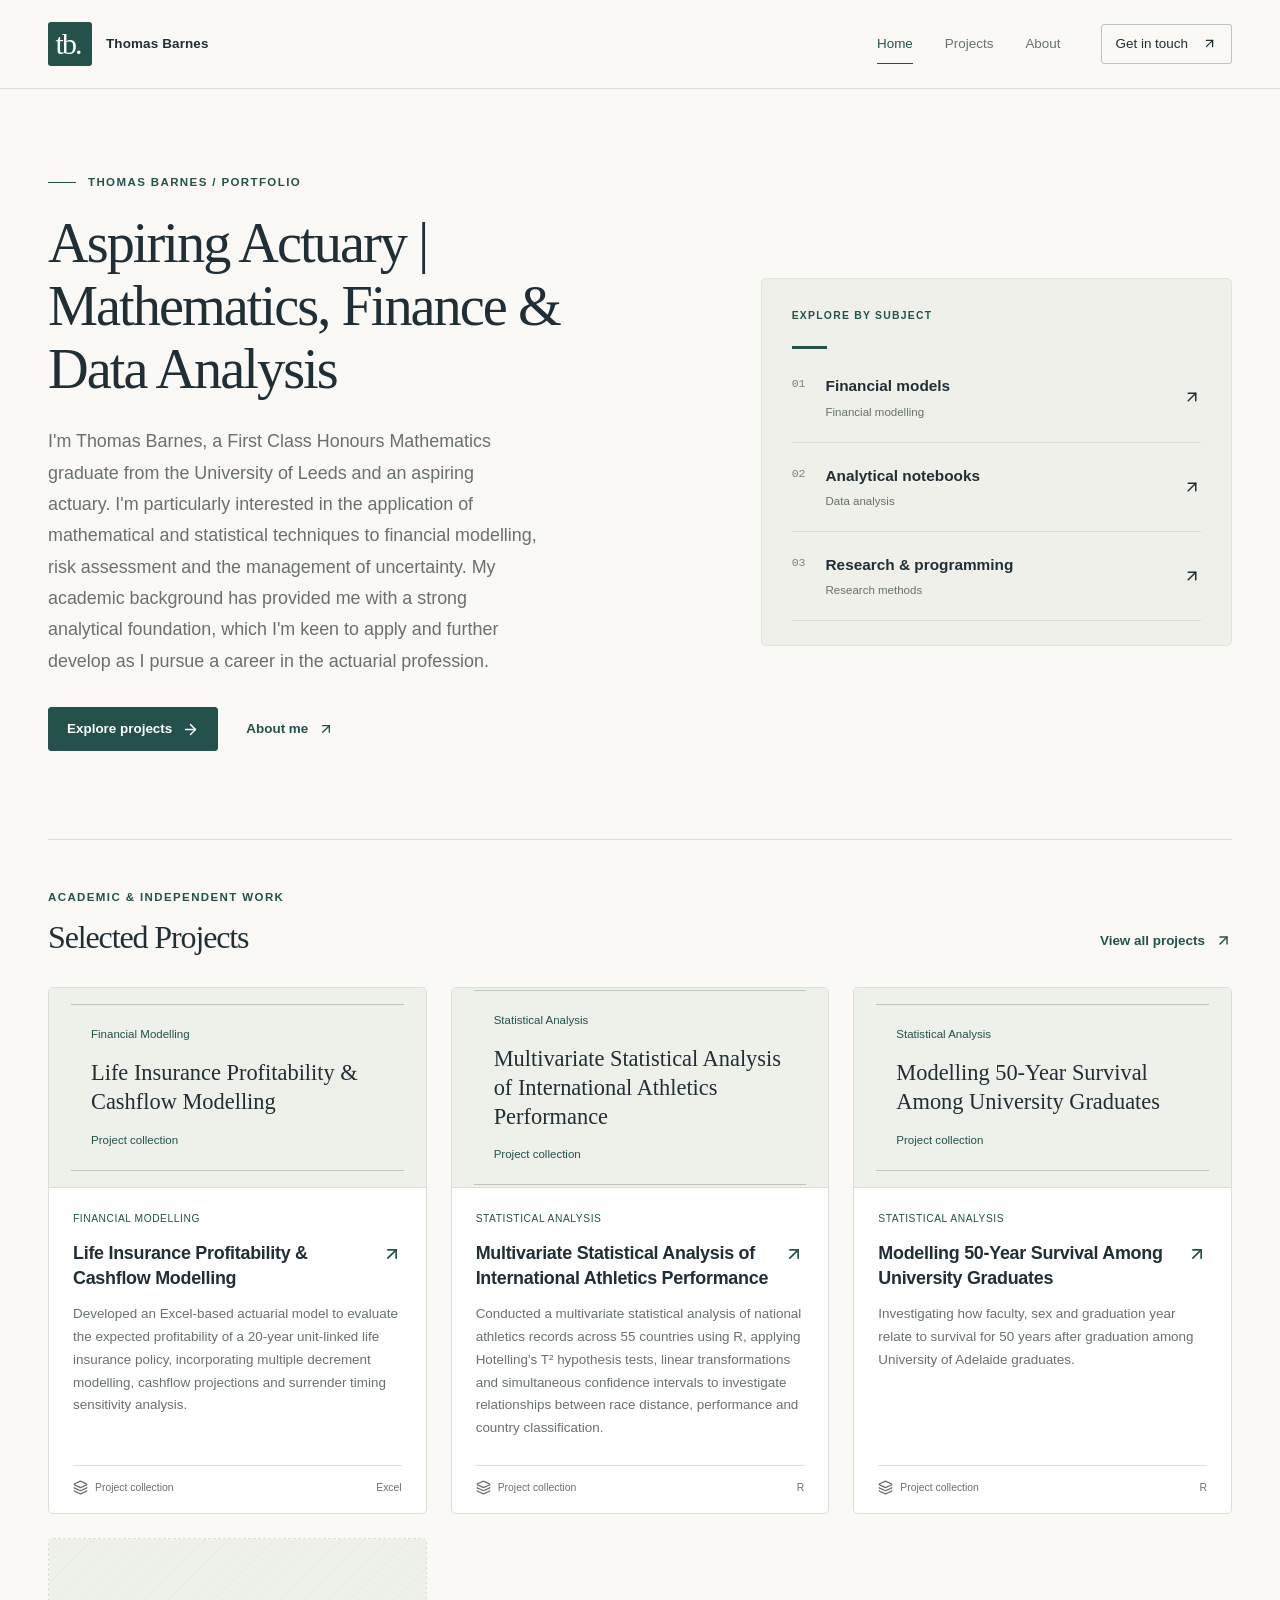
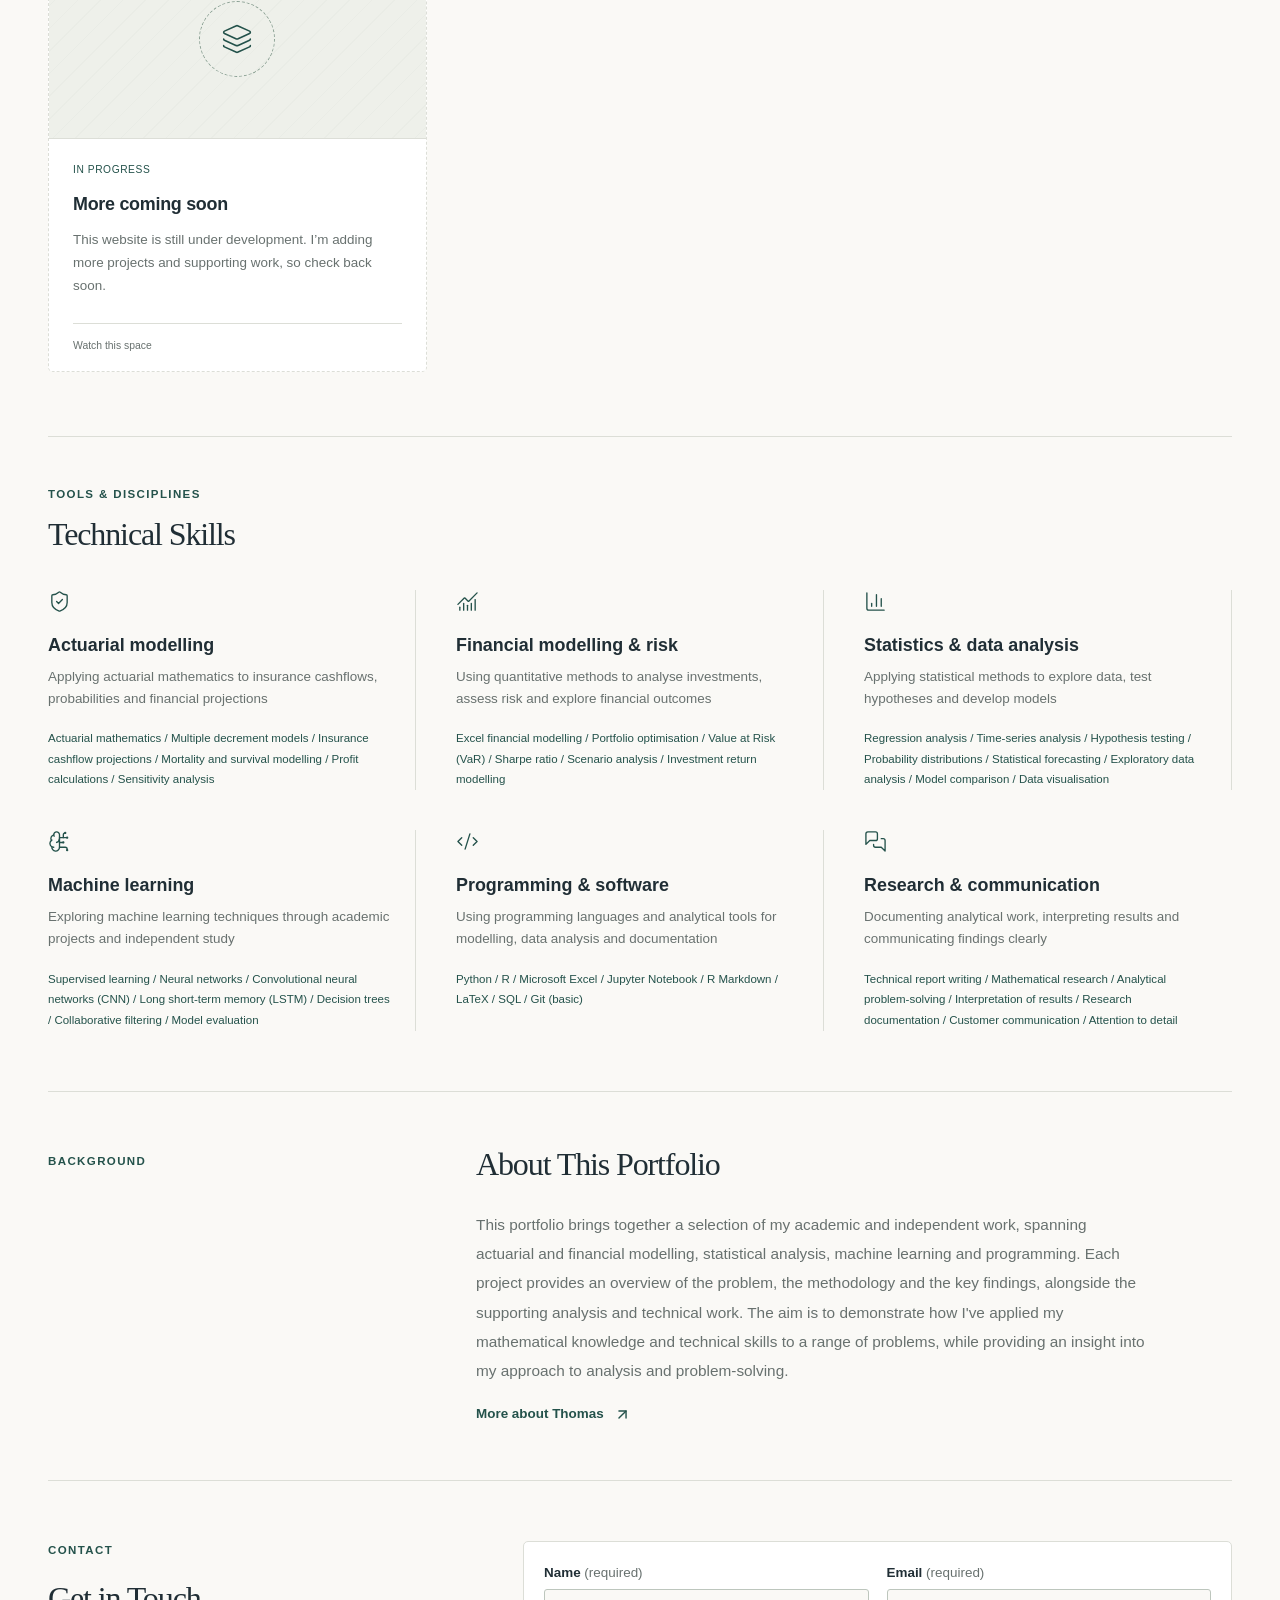
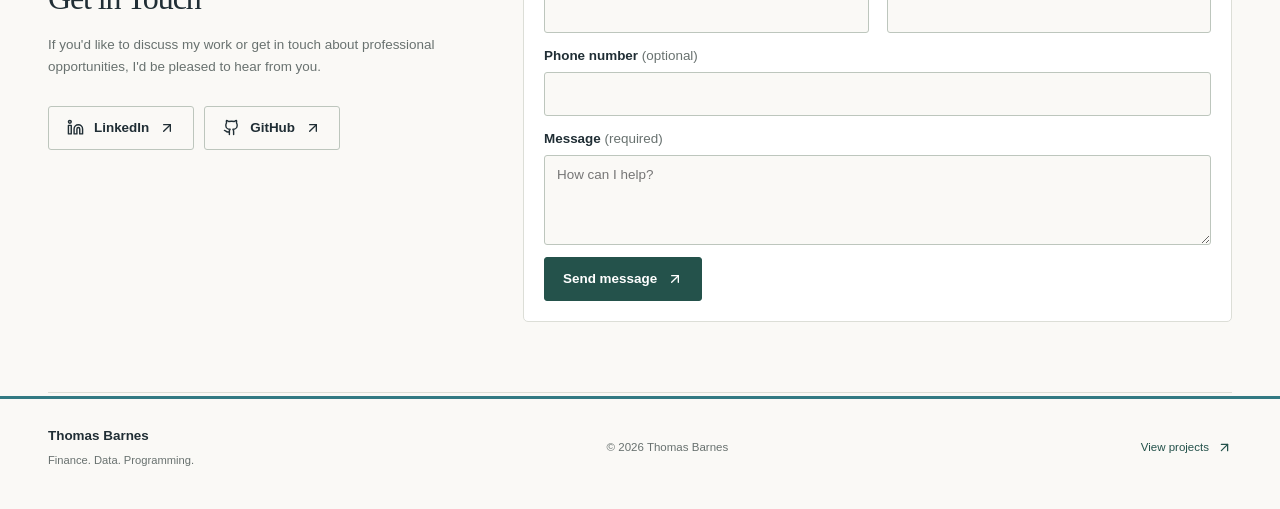
==== commit 4778289e: "Publish static site" ====
--- a/index.html
+++ b/index.html
@@ -1,4 +1,4 @@
 <!doctype html>
-<html lang="en"><head><meta charset="UTF-8"/><meta name="viewport" content="width=device-width,initial-scale=1"/><meta name="theme-color" content="#183d3c"/><meta name="description" content="Thomas Barnes — a portfolio of financial modelling, data analysis, and programming."/><link rel="icon" href="./favicon.svg"/><title>Thomas Barnes | Portfolio</title>  <script type="module" crossorigin src="./assets/index-BmLiS6P7.js"></script>
-  <link rel="stylesheet" crossorigin href="./assets/index-DqnCJKZW.css">
+<html lang="en"><head><meta charset="UTF-8"/><meta name="viewport" content="width=device-width,initial-scale=1"/><meta name="theme-color" content="#183d3c"/><meta name="description" content="Thomas Barnes — a portfolio of financial modelling, data analysis, and programming."/><link rel="icon" href="./favicon.svg"/><title>Thomas Barnes | Portfolio</title>  <script type="module" crossorigin src="./assets/index-DxhWN3wh.js"></script>
+  <link rel="stylesheet" crossorigin href="./assets/index-BCvNbfky.css">
 </head><body><div id="root"></div><!-- Cloudflare Web Analytics --><script type='module' src='https://static.cloudflareinsights.com/beacon.min.js' data-cf-beacon='{"token": "8eeed65444eb4c13b22455ae1913fa32"}'></script><!-- End Cloudflare Web Analytics --></body></html>
--- a/assets/index-BCvNbfky.css
+++ b/assets/index-BCvNbfky.css
@@ -0,0 +1 @@
+:root{--font-body: "Segoe UI", -apple-system, BlinkMacSystemFont, Arial, sans-serif;--font-display: Georgia, "Times New Roman", serif;--font-mono: "SFMono-Regular", Consolas, "Liberation Mono", monospace;--text-xs: .72rem;--text-sm: .84rem;--text-base: .96rem;--text-lg: 1.12rem;--text-xl: 1.4rem;--text-2xl: 2rem;--text-3xl: clamp(2.4rem, 4.4vw, 3.7rem);--weight-normal: 400;--weight-medium: 500;--weight-bold: 650;--bg: #faf9f6;--surface: #ffffff;--surface-muted: #f0f1ec;--ink: #202e35;--muted: #68716f;--accent: #24524b;--accent-strong: #173e38;--accent-soft: #e8eeea;--border: #dcded7;--border-strong: #bdc6bd;--radius: 5px;--radius-sm: 3px;--space-1: .25rem;--space-2: .5rem;--space-3: .75rem;--space-4: 1rem;--space-5: 1.5rem;--space-6: 2rem;--space-7: 3rem;--space-8: 4rem;--space-9: 6rem;--container: 1200px;--article: 760px;--shadow: 0 4px 18px #172c2310;--focus: #327a83;--transition: .15s ease;--breakpoint-mobile: 640px;--breakpoint-tablet: 960px}*{box-sizing:border-box}html{scroll-behavior:smooth;scroll-padding-top:100px}body{margin:0;background:var(--bg);color:var(--ink);font:var(--text-base)/1.65 var(--font-body);-webkit-font-smoothing:antialiased}button,input,textarea,select{font:inherit}a{color:inherit;text-decoration:none}button,a,input,select,summary{-webkit-tap-highlight-color:transparent}button{cursor:pointer}button{color:inherit}img{max-width:100%}button:disabled{cursor:default}::selection{background:#dce8dd}a:focus-visible,button:focus-visible,input:focus-visible,textarea:focus-visible,select:focus-visible,summary:focus-visible,[tabindex]:focus-visible{outline:3px solid var(--focus);outline-offset:4px}main:focus{outline:none}h1,h2,h3,h4,p{margin-top:0}h1,h2{font-weight:var(--weight-normal);letter-spacing:-.035em;line-height:1.18}h1{font-family:var(--font-display);font-size:var(--text-3xl)}h2{font-family:var(--font-display);font-size:var(--text-2xl)}h3{font-size:var(--text-lg);font-weight:var(--weight-bold);line-height:1.4}p{color:var(--muted)}svg{flex-shrink:0;vertical-align:middle}.container{width:min(var(--container),calc(100% - 96px));margin-inline:auto}.eyebrow{display:flex;align-items:center;gap:12px;font-size:var(--text-xs);font-weight:650;letter-spacing:.12em;text-transform:uppercase;color:var(--accent);margin-bottom:20px}.small-rule{width:28px;height:1px;background:var(--accent)}.lead{font-size:var(--text-lg);max-width:700px}.button{display:inline-flex;align-items:center;justify-content:center;gap:10px;padding:11px 18px;background:transparent;border:1px solid var(--border-strong);border-radius:var(--radius-sm);font-size:var(--text-sm);font-weight:600;line-height:1.5;transition:background var(--transition),border-color var(--transition)}.button:hover{background:var(--surface-muted);border-color:var(--accent)}.button.primary{background:var(--accent);border-color:var(--accent);color:#fff}.button.primary:hover{background:var(--accent-strong)}.text-link{font-size:var(--text-sm);font-weight:600;display:inline-flex;align-items:center;gap:10px;color:var(--accent)}.text-link:hover{text-decoration:underline;text-underline-offset:4px}.icon-button{display:inline-flex;align-items:center;justify-content:center;border:1px solid var(--border);border-radius:var(--radius-sm);background:var(--surface);width:36px;height:36px}.icon-button:hover{background:var(--accent-soft)}.sr-only{position:absolute;width:1px;height:1px;padding:0;margin:-1px;overflow:hidden;clip:rect(0,0,0,0);white-space:nowrap;border:0}.skip-link{position:fixed;top:-100px;left:20px;z-index:100;background:var(--accent);color:#fff;padding:12px}.skip-link:focus{top:12px}.site-header{background:var(--bg);border-bottom:1px solid var(--border);position:relative;z-index:30}.nav-inner{height:88px;display:flex;align-items:center;justify-content:space-between}.brand{display:flex;align-items:center;gap:14px;font-weight:600;font-size:var(--text-sm);letter-spacing:.01em}.brand-monogram{font:30px var(--font-display);letter-spacing:-2px;background:var(--accent);color:#fff;width:44px;height:44px;display:grid;place-items:center;border-radius:var(--radius-sm);padding-right:4px}.site-header nav{display:flex;align-items:center;gap:32px;font-size:var(--text-sm)}.site-header nav>a{padding-block:8px;color:var(--muted)}.site-header nav>a:hover,.site-header nav>a.active{color:var(--accent)}.site-header nav>a.active:not(.nav-contact){box-shadow:0 1px 0 var(--accent)}.site-header nav>.nav-contact{display:flex;align-items:center;gap:14px;border:1px solid var(--border-strong);padding:8px 14px;color:var(--ink);border-radius:var(--radius-sm);margin-left:8px}.menu-toggle{display:none}.hero{display:grid;grid-template-columns:1.3fr 1fr;gap:100px;padding-block:84px 88px;align-items:center}.hero h1{max-width:610px;margin-bottom:25px;line-height:1.12}.hero-copy>p{max-width:490px;font-size:var(--text-lg);line-height:1.75;margin-bottom:30px}.hero-actions{display:flex;align-items:center;gap:28px}.hero-index{padding:28px 30px 24px;background:#eef0e9;border:1px solid #dfe4d9;position:relative;border-radius:var(--radius)}.hero-index>.eyebrow{font-size:.65rem;margin-bottom:22px}.index-rule{height:3px;width:35px;background:var(--accent);margin-bottom:4px}.hero-index>a{display:flex;gap:20px;align-items:center;border-bottom:1px solid #d8ded3;padding:20px 0}.hero-index>a>span{font:var(--text-xs) var(--font-mono);color:#7a8579;align-self:flex-start;margin-top:4px}.hero-index>a>div{flex:1}.hero-index strong{display:block;font-size:var(--text-base);font-weight:550}.hero-index small{display:block;color:var(--muted);font-size:var(--text-xs);margin-top:4px}.hero-index>a:hover strong{color:var(--accent)}.index-foot{font:italic .8rem var(--font-display);color:#6b766b;padding-top:20px}.section-heading{display:flex;justify-content:space-between;align-items:flex-end;gap:25px;margin-bottom:30px}.section-heading h2{margin-bottom:0}.section-heading .eyebrow{margin-bottom:12px}.section-heading>p{font-size:var(--text-sm);margin:0 0 4px;max-width:250px}.section-heading>.text-link{padding-bottom:5px;white-space:nowrap}.featured-section{border-top:1px solid var(--border);padding-block:48px 64px}.project-grid{display:grid;grid-template-columns:repeat(3,minmax(0,1fr));gap:24px}.project-card{border:1px solid var(--border);border-radius:var(--radius);background:var(--surface);overflow:hidden;display:flex;flex-direction:column;transition:border-color var(--transition),box-shadow var(--transition)}a.project-card:hover{border-color:#879d90;box-shadow:var(--shadow)}.project-preview{height:200px;background:#eef0ea;display:flex;align-items:center;justify-content:center;padding:24px 22px;border-bottom:1px solid var(--border);overflow:hidden;position:relative}.project-preview>img{width:100%;height:100%;object-fit:cover}.project-card-body{padding:23px 24px 17px;display:flex;flex:1;flex-direction:column}.card-meta{display:flex;justify-content:space-between;align-items:center;font-size:.64rem;color:var(--accent);letter-spacing:.055em;text-transform:uppercase;margin-bottom:13px;gap:8px}.demo-label{font-size:.62rem;font-weight:500;border:1px solid var(--border);border-radius:3px;padding:2px 6px;letter-spacing:.025em;color:var(--muted);text-transform:none;white-space:nowrap}.project-card h3{font-size:1.12rem;display:flex;gap:10px;justify-content:space-between;margin-bottom:12px;letter-spacing:-.015em}.project-card h3 svg{margin-top:3px;color:var(--accent)}.project-card p{font-size:var(--text-sm);line-height:1.7;margin-bottom:25px}.card-bottom{margin-top:auto;border-top:1px solid var(--border);padding-top:13px;display:flex;justify-content:space-between;align-items:center;gap:6px;font-size:.65rem;color:var(--muted)}.card-bottom>span:first-child{display:flex;align-items:center;gap:7px}.collection-note{font-size:var(--text-xs);margin-top:20px;margin-bottom:0}.mini-sheet{width:100%;background:#fff;border:1px solid #d4dad2;box-shadow:0 5px 12px #24382d09;font:8px var(--font-body);transform:rotate(-1deg)}.mini-title{padding:12px 10px;background:#254c40;color:#fff;font-size:9px;letter-spacing:.04em;display:flex;justify-content:space-between}.mini-title>span{opacity:.6;font-size:7px}.mini-row{display:grid;grid-template-columns:1.7fr repeat(3,1fr)}.mini-row>span{padding:7px 5px;border-bottom:1px solid #e5e8e3;border-right:1px solid #e5e8e3;text-align:right}.mini-row>span:first-child{text-align:left;padding-left:10px}.mini-row.heading{color:#586e63;background:#f5f6f2;font-size:7px}.mini-row.total{font-weight:700;background:#edf2eb;border-top:1px solid #9cafa2}.preview-notebook,.preview-programming{background:#edf0f1}.mini-notebook{width:100%;background:#fff;border:1px solid #dae0df;padding:14px 16px 0;box-shadow:0 5px 12px #24382d09}.mini-label{font-size:7px;letter-spacing:.12em;color:#6e7d7e}.mini-code{font:8px/1.9 var(--font-mono);margin-top:8px;white-space:nowrap;overflow:hidden}.mini-code>span{color:#a4ada6;margin-right:7px}.mini-code b{color:#78698a}.mini-code em{color:#487367;font-style:normal}.mini-chart{height:70px;display:flex;gap:12px;align-items:flex-end;border-bottom:1px solid #aabbb0;border-left:1px solid #dce2de;padding:8px 16px 0;margin:12px 8px 16px}.mini-chart>i{display:block;flex:1;background:#8cae9f;max-width:21px}.mini-chart>i:nth-child(2n){background:#476e60}.preview-hybrid{background:#f0eee7}.hybrid-illustration{display:flex;align-items:center;width:100%;justify-content:center}.hybrid-tile{background:#fcfcf8;border:1px solid #ccd4c7;padding:20px 18px 14px;width:108px;box-shadow:0 5px 10px #24382d08;color:#49664f;display:flex;align-items:center;flex-direction:column}.hybrid-tile>span{font:11px var(--font-display);margin:10px 0 9px}.hybrid-tile>i{height:3px;background:#e3e7de;width:100%;margin:3px 0}.hybrid-tile>i:last-child{width:70%;align-self:flex-start}.connecting-line{height:1px;width:25px;background:#9bac99}.skills-section{padding-block:48px 60px;border-top:1px solid var(--border)}.skills-grid{display:grid;grid-template-columns:repeat(3,1fr);gap:40px;margin-top:36px}.skill{border-right:1px solid var(--border);padding-right:25px}.skill:last-child{border-right:0}.skill>svg{color:var(--accent);margin-bottom:20px}.skill h3{margin-bottom:8px}.skill p{font-size:var(--text-sm);margin-bottom:18px}.skill-list{font-size:var(--text-xs);color:var(--accent);line-height:1.8}.about-strip{border-block:1px solid var(--border);padding-block:54px;display:grid;grid-template-columns:1fr 2fr;gap:50px}.about-strip p{max-width:670px;line-height:1.9;font-size:var(--text-base)}.about-strip .eyebrow{align-self:start;margin-top:6px}.about-strip h2{max-width:550px}.contact-section{padding-block:60px 70px;display:flex;justify-content:space-between;align-items:center;gap:35px}.contact-section h2{margin-bottom:16px}.contact-section p{font-size:var(--text-sm);margin-bottom:0}.contact-links{display:flex;gap:10px;flex-wrap:wrap;max-width:480px}.contact-copy{flex:1;max-width:440px;align-self:flex-start}.contact-copy .contact-links{margin-top:28px}.contact-form{flex:1.2;min-width:0;width:100%;padding:20px;border:1px solid var(--border);border-radius:var(--radius);background:var(--surface)}.contact-form fieldset{border:0;padding:0;margin:0;min-width:0;display:grid;gap:12px}.contact-form-row{display:grid;grid-template-columns:repeat(2,minmax(0,1fr));gap:18px}.contact-form label{display:block;font-size:var(--text-sm);font-weight:600}.contact-form label span{color:var(--muted);font-weight:400}.contact-form input,.contact-form textarea{display:block;width:100%;margin-top:5px;padding:8px 12px;min-height:44px;color:var(--ink);background:var(--bg);border:1px solid var(--border-strong);border-radius:var(--radius-sm);font:inherit;font-weight:400}.contact-form textarea{resize:vertical;min-height:90px}.contact-form .button{justify-self:start}.contact-form .button:disabled{opacity:.6}.contact-form-status:not(:empty){margin-top:18px}.contact-form .contact-test-notice{margin-bottom:12px;padding:6px 10px;border:1px dashed var(--accent);border-radius:var(--radius-sm);background:var(--accent-soft);color:var(--accent)}.contact-confirmation{min-height:360px;display:flex;flex-direction:column;align-items:center;justify-content:center;text-align:center;background:var(--accent-soft);border-color:var(--border-strong)}.contact-confirmation-icon{display:grid;place-items:center;width:68px;height:68px;margin-bottom:24px;border-radius:50%;background:var(--accent);color:#fff}.contact-confirmation h2{color:var(--accent)}.contact-confirmation .button{margin-top:28px}@media(max-width:640px){.contact-form{padding:18px}.contact-form-row{grid-template-columns:1fr}}.contact-placeholder{border:1px solid var(--border);padding:16px 22px;border-radius:var(--radius-sm);font-size:var(--text-sm);color:var(--muted)}.site-footer{border-top:1px solid var(--border);padding-block:32px 40px;display:flex;align-items:center;justify-content:space-between;gap:25px;font-size:var(--text-xs);color:var(--muted)}.footer-name{font-size:var(--text-sm);font-weight:600;color:var(--ink)}.footer-name>span{display:block;font-size:.7rem;font-weight:400;color:var(--muted);margin-top:3px}.site-footer>a:last-child{display:flex;align-items:center;gap:8px;color:var(--accent)}.listing-page{padding-bottom:90px}.page-heading{padding-block:65px 40px}.page-heading h1{margin-bottom:18px}.page-heading .lead{margin-bottom:0}.filter-bar{border-block:1px solid var(--border);padding-block:20px;display:flex;flex-wrap:wrap;gap:20px;align-items:center;justify-content:space-between}.category-filters{display:flex;flex-wrap:wrap;gap:7px}.category-filters button{font-size:var(--text-xs);background:transparent;border:1px solid transparent;border-radius:var(--radius-sm);padding:8px 11px;color:var(--muted)}.category-filters button:hover{color:var(--accent)}.category-filters button[aria-pressed=true]{background:var(--accent);color:#fff}.search-controls{display:flex;gap:10px}.search-field{display:flex;align-items:center;border:1px solid var(--border);background:#fff;border-radius:var(--radius-sm);padding:0 10px;gap:8px}.search-field input{width:150px;border:0;background:none;font-size:var(--text-xs);padding:9px 0;color:var(--ink);min-width:0}.search-controls select{font-size:var(--text-xs);color:var(--ink);border:1px solid var(--border);background:var(--surface);border-radius:var(--radius-sm);padding:9px 25px 9px 10px;max-width:180px}.results-count{font-size:var(--text-xs);margin-block:24px}.empty-state{text-align:center;border:1px solid var(--border);padding:60px 20px}.empty-state h2{font-size:var(--text-xl)}.back-link{display:inline-flex;align-items:center;gap:9px;font-size:var(--text-sm);color:var(--muted);margin-top:35px}.project-header{padding-block:38px 30px}.project-header h1{margin-bottom:18px;max-width:900px}.project-meta{display:flex;align-items:center;gap:25px;font-size:var(--text-xs);color:var(--muted);flex-wrap:wrap}.project-meta>a{display:flex;align-items:center;gap:8px;color:var(--accent)}.tags{display:flex;flex-wrap:wrap;gap:7px}.tags span{background:var(--accent-soft);border:1px solid #d9e3da;color:var(--accent);padding:4px 10px;border-radius:var(--radius-sm);font-size:var(--text-xs)}.example-note{border-left:3px solid #b3c2ae;background:var(--surface-muted);font-size:var(--text-xs);padding:13px 18px;margin:0}.project-overview{display:grid;grid-template-columns:1.15fr 1fr;gap:95px;border-bottom:1px solid var(--border);padding-block:52px}.project-overview h2{font-size:1.7rem;margin-bottom:20px}.project-overview h3{font-size:var(--text-base);margin:25px 0 8px}.project-overview p{font-size:var(--text-sm);line-height:1.85}.project-overview .eyebrow{margin-bottom:15px}.methodology{padding:0;list-style:none;margin:0}.methodology li{display:flex;gap:20px;border-bottom:1px solid var(--border);padding:14px 0}.methodology li:first-child{padding-top:0}.methodology li:last-child{border:0}.methodology li>span{font:var(--text-xs) var(--font-mono);color:var(--accent);padding-top:6px}.methodology p{margin:0}.project-work{padding-block:48px}.content-stack{display:flex;flex-direction:column;gap:36px}.lazy-content{min-height:200px;min-width:0}.source-files{display:flex;justify-content:space-between;gap:30px;align-items:center;background:var(--surface-muted);border:1px solid var(--border);padding:30px}.source-files h2{font-size:var(--text-xl);margin-bottom:7px}.source-files p{font-size:var(--text-sm);margin:0}.source-links{display:flex;gap:10px;flex-wrap:wrap}.project-end{padding:40px 0 60px}.findings{padding:20px 0 40px}.prose{max-width:var(--article)}.prose p{line-height:1.9}.prose h3{margin-top:30px}.about-content{display:grid;grid-template-columns:1fr 2fr;gap:65px;margin:15px 0 70px}.monogram{height:300px;display:grid;align-content:center;justify-content:center;grid-auto-flow:column;background:#e9ede4;border:1px solid #dbe1d3;font:100px var(--font-display);color:#314e3d;letter-spacing:-8px}.monogram>span{color:#8a9f78}.placeholder-copy{font-style:italic}.contact-page{min-height:60vh;display:flex;align-items:center}.error-page{padding-block:90px;min-height:60vh}.error-page h1{font-size:var(--text-2xl)}.status{padding:60px 25px;text-align:center;color:var(--muted);border:1px solid var(--border);background:var(--surface);font-size:var(--text-sm)}.code-content{border:1px solid var(--border);background:var(--surface);border-radius:var(--radius);overflow:hidden}.code-content pre{padding:25px;overflow:auto;font:var(--text-sm)/1.8 var(--font-mono)}.report-content{padding:30px;border:1px solid var(--border);background:var(--surface)}.project-figure{margin:0}.project-figure img{display:block;max-height:700px}.project-figure figcaption{font-size:var(--text-sm);margin-top:10px;color:var(--muted)}@media(min-width:1440px){.hero{padding-block:100px}.project-preview{height:220px}}@media(max-width:1100px){.hero{gap:45px}.project-card-body{padding:20px}.project-preview{padding:20px 15px}.project-grid,.hero-actions{gap:18px}.project-card h3{font-size:1rem}.card-bottom>span:last-child{display:none}.project-overview{gap:50px}}@media(max-width:960px){.container{width:calc(100% - 56px)}.hero{grid-template-columns:1.2fr 1fr;gap:30px;padding-block:60px}.hero-index{padding:24px 20px}.hero h1{font-size:2.8rem}.hero-copy>p{font-size:1rem}.hero-actions{flex-wrap:wrap}.project-grid{grid-template-columns:repeat(2,minmax(0,1fr))}.featured-section .project-card:last-child:nth-child(odd){grid-column:1/-1;display:grid;grid-template-columns:1fr 1fr}.featured-section .project-card:last-child:nth-child(odd) .project-preview{height:100%;min-height:230px;border-bottom:0;border-right:1px solid var(--border)}.section-heading h2{font-size:1.75rem}.site-header nav{gap:20px}.contact-section{align-items:flex-start;flex-direction:column}.skills-grid{gap:25px}.about-strip{grid-template-columns:1fr;gap:10px}.project-overview{gap:40px}.source-files{align-items:flex-start;flex-direction:column}}@media(max-width:640px){.container{width:calc(100% - 36px)}.nav-inner{height:72px}.brand{gap:10px}.brand-monogram{width:36px;height:36px;font-size:25px}.menu-toggle{display:inline-flex}.site-header nav{display:none;position:absolute;left:0;right:0;top:72px;background:var(--bg);border-bottom:1px solid var(--border);padding:18px;box-shadow:var(--shadow)}.site-header nav.open{display:flex;align-items:stretch;flex-direction:column;gap:8px}.site-header nav>a{padding:10px}.site-header nav>.nav-contact{margin-left:0;justify-content:space-between}.hero{grid-template-columns:1fr;padding-block:45px;gap:38px}.hero h1{font-size:2.65rem;max-width:450px}.hero-copy>p{max-width:450px}.hero-actions{gap:20px}.hero-index{padding:25px;max-width:none}.hero-index>a{padding:15px 0}.hero-index>.eyebrow{margin-bottom:15px}.index-foot{padding-top:16px}.section-heading{align-items:flex-start;flex-direction:column;gap:18px}.section-heading h2{font-size:1.8rem}.featured-section{padding-top:34px;padding-bottom:40px}.project-grid{grid-template-columns:1fr;gap:24px}.featured-section .project-card:last-child:nth-child(odd){display:flex;grid-column:auto}.featured-section .project-card:last-child:nth-child(odd) .project-preview{height:215px;min-height:0;border-right:0;border-bottom:1px solid var(--border)}.project-preview{height:215px;padding:25px 35px}.project-card-body{padding:24px}.project-card h3{font-size:1.15rem}.card-bottom>span:last-child{display:block}.skills-grid{grid-template-columns:1fr;gap:28px}.skill{border-right:0;border-bottom:1px solid var(--border);padding-bottom:25px;padding-right:0}.skill:last-child{border:0;padding-bottom:0}.skill>svg{margin-bottom:12px}.skills-section{padding-block:35px 40px}.about-strip{padding-block:38px}.about-strip h2{font-size:1.8rem}.contact-section{padding-block:40px 50px}.contact-section h2{font-size:1.8rem}.contact-links{width:100%}.site-footer{flex-wrap:wrap;gap:20px;padding-block:25px}.site-footer>.footer-name{flex-basis:100%}.page-heading{padding-block:45px 30px}.page-heading h1{font-size:2.5rem}.search-controls{width:100%;flex-wrap:wrap}.search-field{flex:1}.search-field input{width:100%}.category-filters{gap:5px}.category-filters button{padding:7px 8px}.project-header h1{font-size:2.5rem}.project-header>.eyebrow{flex-wrap:wrap;gap:8px}.project-overview{grid-template-columns:1fr;gap:35px;padding-block:35px}.project-work{padding-block:35px}.project-work .section-heading>p{display:none}.source-files{padding:24px}.about-content{grid-template-columns:1fr;gap:30px}.monogram{height:200px}.about-page .page-heading{padding-bottom:20px}.contact-page{min-height:55vh}.listing-page{padding-bottom:55px}}@media(prefers-reduced-motion:no-preference){[data-scroll-reveal]{transition:opacity .45s ease,translate .45s cubic-bezier(.2,.65,.3,1),border-color var(--transition),box-shadow var(--transition),transform var(--transition)}[data-scroll-reveal=pending]:not(:focus-within){opacity:0;translate:0 16px}}@media(prefers-reduced-motion:reduce){html{scroll-behavior:auto}*,*:before,*:after{transition:none!important;animation:none!important}}.neutral-preview{padding:20px;display:flex;flex-direction:column;gap:14px;width:100%;border-block:1px solid var(--border-strong)}.neutral-preview>span{font-size:var(--text-xs);color:var(--accent)}.neutral-preview>strong{font:var(--text-xl)/1.3 var(--font-display)}.coming-soon-card{border-style:dashed}.coming-soon-preview{color:var(--accent);background:repeating-linear-gradient(135deg,transparent,transparent 15px,#61756808 15px,#61756808 16px),#eef0ea}.coming-soon-mark{width:76px;height:76px;display:grid;place-items:center;border:1px dashed #879d90;border-radius:50%}.viewer{border:1px solid var(--border);border-radius:var(--radius);background:var(--surface);overflow:hidden;min-width:0}.viewer-toolbar{min-height:65px;padding:14px 20px;background:var(--surface);border-bottom:1px solid var(--border);display:flex;align-items:center;justify-content:space-between;gap:12px}.viewer-toolbar strong{display:block;font-size:var(--text-sm);font-weight:650}.viewer-kind{display:block;font-size:.68rem;color:var(--muted);margin-top:1px}.viewer-actions{display:flex;align-items:center;gap:8px}.button.compact{padding:7px 10px;font-size:var(--text-xs);height:36px}.viewer-note{font-size:var(--text-xs);margin:0;padding:10px 18px;background:var(--surface-muted)}.viewer-notes{border-top:1px solid var(--border);font-size:var(--text-xs);color:var(--muted);background:#fbfcf9;padding:13px 18px}.viewer-notes summary{cursor:pointer;width:fit-content;color:var(--accent)}.viewer-notes ul{margin:12px 0 0;padding-left:18px;max-width:900px}.viewer-notes li+li{margin-top:6px}.viewer:fullscreen{border:0;border-radius:0;overflow:auto;background:var(--surface);width:100%;height:100%}.viewer:fullscreen .sheet-viewport{height:calc(100vh - 220px);max-height:none}.viewer:fullscreen .notebook-layout{max-width:1300px;margin:auto}.formula-bar{display:flex;align-items:stretch;min-height:38px;border-bottom:1px solid var(--border);font-size:var(--text-xs);background:#fff}.cell-reference{width:76px;flex-shrink:0;display:grid;place-items:center;border-right:1px solid var(--border);font-family:var(--font-mono);color:var(--accent)}.formula-symbol{font:italic 16px var(--font-display);width:40px;flex-shrink:0;display:grid;place-items:center;color:#8b948b}.formula-bar output{font:12px/1.5 var(--font-mono);padding:10px 12px 10px 0;white-space:pre;overflow:auto;flex:1;max-height:130px}.sheet-selection{display:flex;justify-content:space-between;gap:15px;font-size:.65rem;color:var(--muted);padding:7px 14px;border-bottom:1px solid var(--border);background:#f8faf6}.sheet-selection strong{font-weight:500;color:var(--ink)}.sheet-viewport{height:440px;overflow:auto;position:relative;background:#fff;overscroll-behavior:contain}.sheet-canvas{position:relative;background-color:#fff}.sheet-cell{position:absolute;display:flex;border-right:1px solid #e5e8e4;border-bottom:1px solid #e5e8e4;padding:2px 6px;overflow:hidden;font:13px Arial,sans-serif;line-height:1.2;background:#fff;cursor:cell;-webkit-user-select:none;user-select:none}.sheet-cell>span{width:100%;overflow:hidden;text-overflow:clip}.sheet-cell.selected{outline:2px solid #287455;outline-offset:-2px;z-index:3}.sheet-cell.uncached{color:#8d602a!important;font-size:10px!important;font-style:italic}.row-heading,.column-heading,.sheet-corner{position:absolute;background:#f0f3ee;border-right:1px solid #d6ded3;border-bottom:1px solid #d6ded3;font:11px Arial,sans-serif;color:#677368;z-index:5;display:grid;place-items:center}.column-heading{height:28px}.row-heading{width:48px}.sheet-corner{width:48px;height:28px;z-index:6;background:#e4eae0}.sheet-tabs{border-top:1px solid var(--border);background:#f4f6f1;display:flex;overflow-x:auto;padding:0 12px;gap:0}.sheet-tabs>button{border:0;border-right:1px solid var(--border);border-bottom:3px solid transparent;background:transparent;padding:13px 20px 10px;font-size:var(--text-xs);white-space:nowrap;color:var(--muted)}.sheet-tabs>button[aria-selected=true]{background:#fff;color:var(--accent);border-bottom-color:var(--accent);font-weight:650}.sheet-tabs>button:hover{color:var(--accent);background:#fff}.notebook-layout{display:grid;grid-template-columns:190px minmax(0,1fr);gap:32px;padding:35px}.notebook-toc{padding-top:8px;border-right:1px solid var(--border);padding-right:20px;align-self:start}.notebook-toc .eyebrow{font-size:.6rem;margin-bottom:16px}.notebook-toc>button{display:block;border:0;background:none;padding:6px 0;text-align:left;font-size:var(--text-xs);color:var(--muted);line-height:1.6}.notebook-toc>button:hover{color:var(--accent);text-decoration:underline}.notebook-content{font:var(--text-sm)/1.85 var(--font-body);color:var(--ink);min-width:0;overflow-wrap:anywhere}.notebook-content h1,.notebook-content h2,.notebook-content h3{font-family:var(--font-display);font-weight:400;line-height:1.3;margin:28px 0 16px;scroll-margin-top:30px}.notebook-content h1{font-size:1.9rem}.notebook-content h2{font-size:1.55rem}.notebook-content h3{font-size:1.25rem}.notebook-content p{color:var(--ink);margin-bottom:16px}.notebook-content .cell:first-child h1,.notebook-content>h2:first-child{margin-top:0}.notebook-content .notebook-code-block{display:grid;grid-template-columns:minmax(0,1fr) auto;background:#f3f5f1;border:1px solid #e0e5dc;border-radius:var(--radius-sm);margin:16px 0 22px}.notebook-content pre{min-width:0;font:12px/1.8 var(--font-mono);padding:14px 18px;overflow:auto;margin:0;white-space:pre;tab-size:4}.notebook-content code{font-family:var(--font-mono);font-size:.9em}.notebook-content :not(pre)>code{background:var(--surface-muted);padding:2px 4px;border-radius:2px}.notebook-content .output_area .notebook-code-block{background:var(--surface);border-left:3px solid #cbd7c8}.notebook-content .copy-code{align-self:start;margin:14px 8px 0 0;border:1px solid var(--border);background:var(--surface);border-radius:3px;padding:2px 8px;color:var(--muted);font:10px/1.5 var(--font-body)}.notebook-content .copy-code:hover{color:var(--accent);border-color:var(--accent)}.notebook-content .input_prompt,.notebook-content .output_prompt,.notebook-content.code-hidden .input,.notebook-content.code-hidden .jp-Cell-inputWrapper{display:none}.notebook-content .figure-button{border:0;background:none;display:block;width:100%;padding:10px 0;cursor:zoom-in}.notebook-content img{max-width:100%;height:auto;display:block;margin:0 auto}.notebook-content .notebook-table-scroll{overflow:auto;max-width:100%;margin:16px 0 24px;border:1px solid var(--border)}.notebook-content table{border-collapse:collapse;font:var(--text-xs)/1.6 var(--font-body);width:100%;white-space:nowrap;border:0;margin:0}.notebook-content th{background:var(--surface-muted);font-weight:650;border-bottom:1px solid var(--border);color:var(--ink);text-align:right}.notebook-content th,.notebook-content td{padding:10px 15px;border-bottom:1px solid var(--border)}.notebook-content td{text-align:right}.notebook-content tr:nth-child(2n) td{background:#fafbf8}.notebook-content a{color:var(--accent);text-decoration:underline;text-underline-offset:3px}.notebook-content blockquote{border-left:3px solid var(--border-strong);padding:8px 20px;margin:20px 0;color:var(--muted)}.notebook-content .katex-display{overflow:auto;padding:10px 0}.notebook-content .k,.notebook-content .kn,.notebook-content .kd{color:#745b90;font-weight:600}.notebook-content .s,.notebook-content .s1,.notebook-content .s2{color:#547c3f}.notebook-content .c,.notebook-content .c1{color:#78847a;font-style:italic}.notebook-content .nb,.notebook-content .nf{color:#2b6f7c}.notebook-content .mi,.notebook-content .mf{color:#a25e33}.notebook-content .o{color:#65756a}.figure-dialog{border:1px solid var(--border);background:var(--surface);border-radius:var(--radius);padding:55px 20px 20px;max-width:94vw;max-height:94vh}.figure-dialog::backdrop{background:#14261bd9}.figure-dialog>.icon-button{position:absolute;right:12px;top:10px}.figure-dialog img{display:block;max-height:calc(90vh - 80px);width:auto}.viewer .notebook-content .output_html{overflow:hidden}@media(max-width:960px){.notebook-layout{grid-template-columns:150px minmax(0,1fr);padding:25px;gap:22px}.notebook-toc{padding-right:15px}}@media(max-width:640px){.notebook-content .notebook-code-block{grid-template-columns:minmax(0,1fr)}.notebook-content .copy-code{grid-row:1;justify-self:end;margin:6px 8px;min-height:32px;padding:4px 10px}.notebook-content .notebook-code-block>pre{grid-row:2;border-top:1px solid #e0e5dc;padding:10px 12px}.viewer-toolbar{padding:12px;align-items:flex-start}.viewer-toolbar strong{font-size:.8rem}.viewer-kind{font-size:.6rem;max-width:150px}.viewer-actions{gap:5px}.viewer-actions .compact{font-size:0;padding:8px}.viewer-actions .compact>span{display:none}.viewer-actions .icon-button{width:32px;height:32px}.sheet-selection{font-size:.6rem;flex-wrap:wrap;gap:2px}.sheet-viewport{height:370px}.sheet-tabs>button{padding-inline:15px}.notebook-layout{display:flex;flex-direction:column;padding:20px 16px;gap:10px}.notebook-toc{border-right:0;border-bottom:1px solid var(--border);width:100%;padding:0 0 15px;display:flex;flex-wrap:wrap;gap:5px 15px}.notebook-toc .eyebrow{width:100%;margin-bottom:4px}.notebook-toc>button{padding:2px 0;font-size:.7rem}.notebook-content h1{font-size:1.65rem}.notebook-content h2{font-size:1.4rem}.viewer-notes{padding:12px}.viewer:fullscreen .sheet-viewport{height:calc(100dvh - 240px)}}@supports not selector(:fullscreen){.fullscreen-button{display:none}}.notebook-content.code-hidden .standalone-code{display:none}.pdf-document{display:block;width:100%;height:clamp(420px,76vh,960px);border:0;background:var(--surface-muted)}.pdf-fallback{padding:64px 24px;text-align:center}.pdf-note a{color:var(--accent);text-decoration:underline;text-underline-offset:3px}.viewer:fullscreen .pdf-document{height:calc(100dvh - 115px)}.project-files{display:flex;flex-wrap:wrap;gap:10px;margin-bottom:26px}.project-files button{display:flex;align-items:center;gap:10px;border:1px solid var(--border);border-radius:var(--radius-sm);background:var(--surface);color:var(--ink);padding:12px 16px;text-align:left;font-size:var(--text-xs)}.project-files button:hover{border-color:var(--accent);color:var(--accent)}.project-files button span{font-size:.6rem;letter-spacing:.06em;color:var(--muted)}.project-content-section{min-width:0;scroll-margin-top:100px}@media(max-width:640px){.pdf-document{height:65vh;min-height:360px}.project-files button{flex:1 1 180px}}
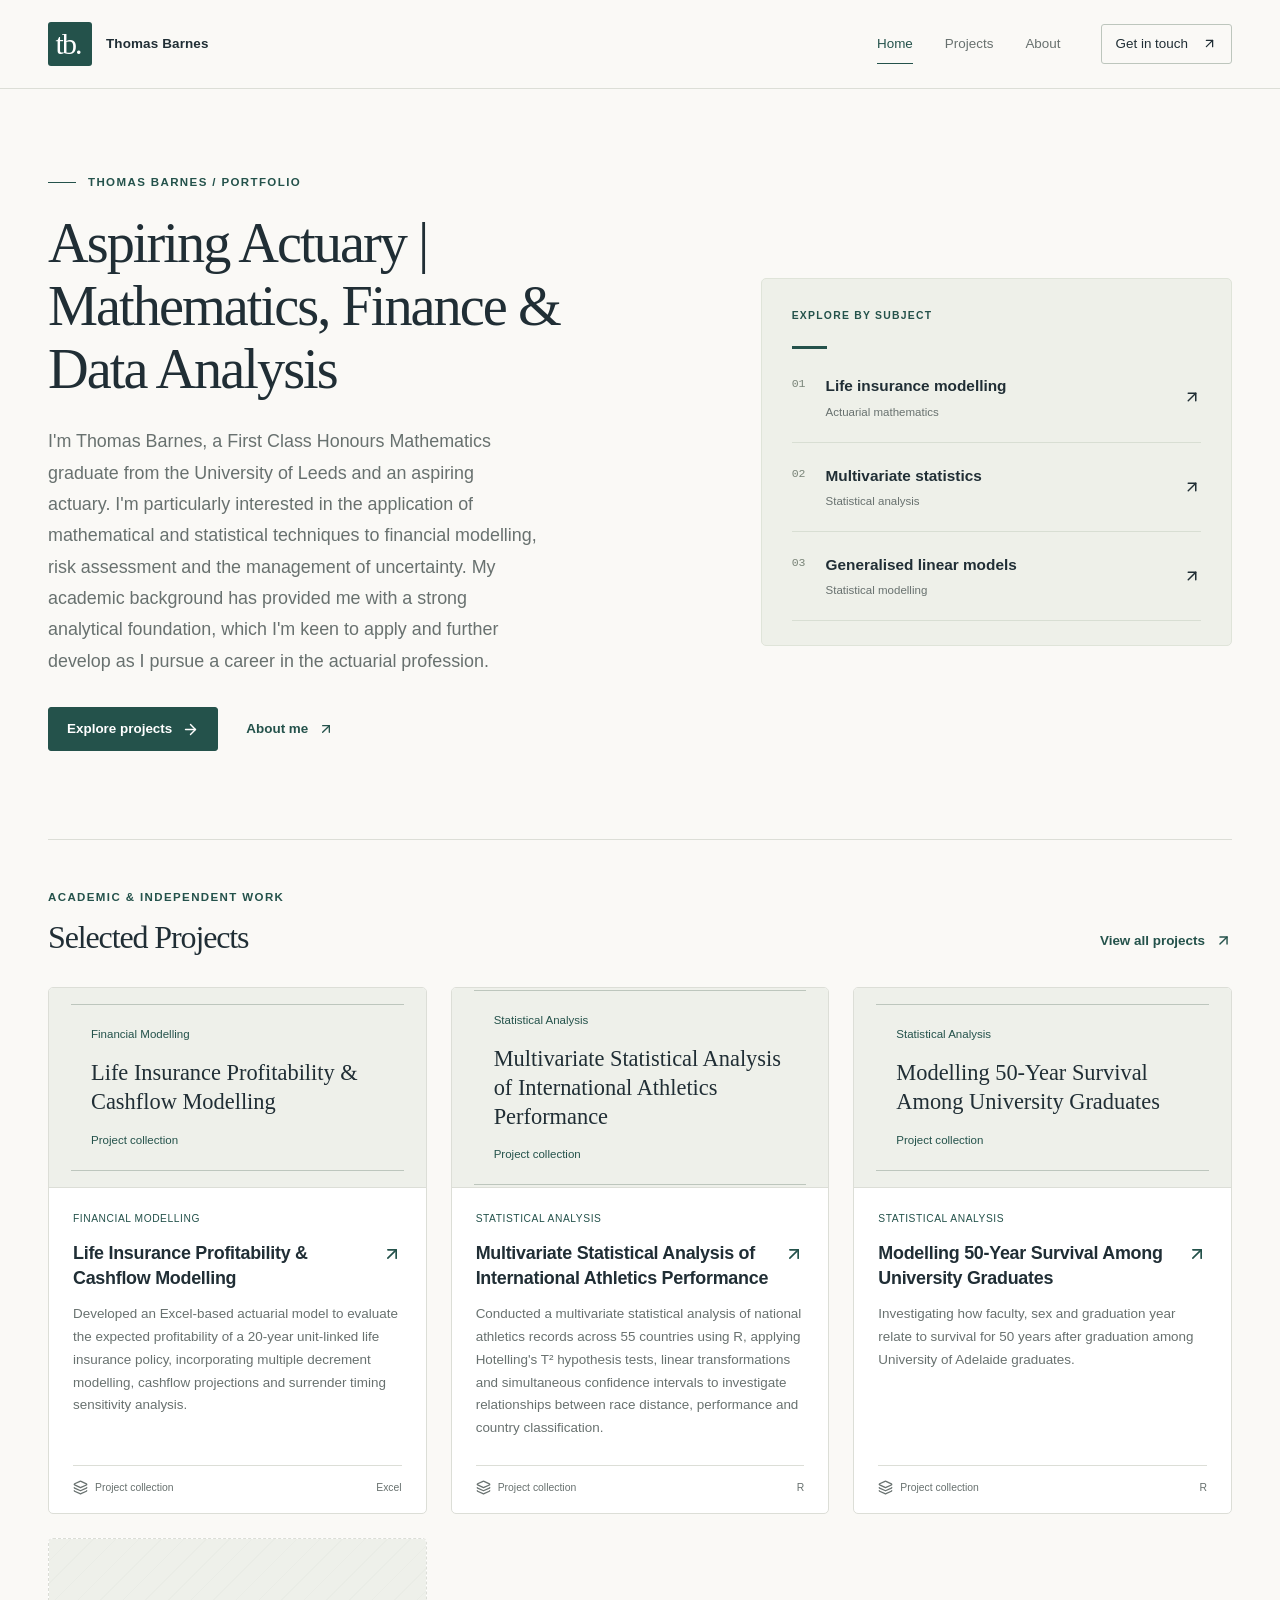
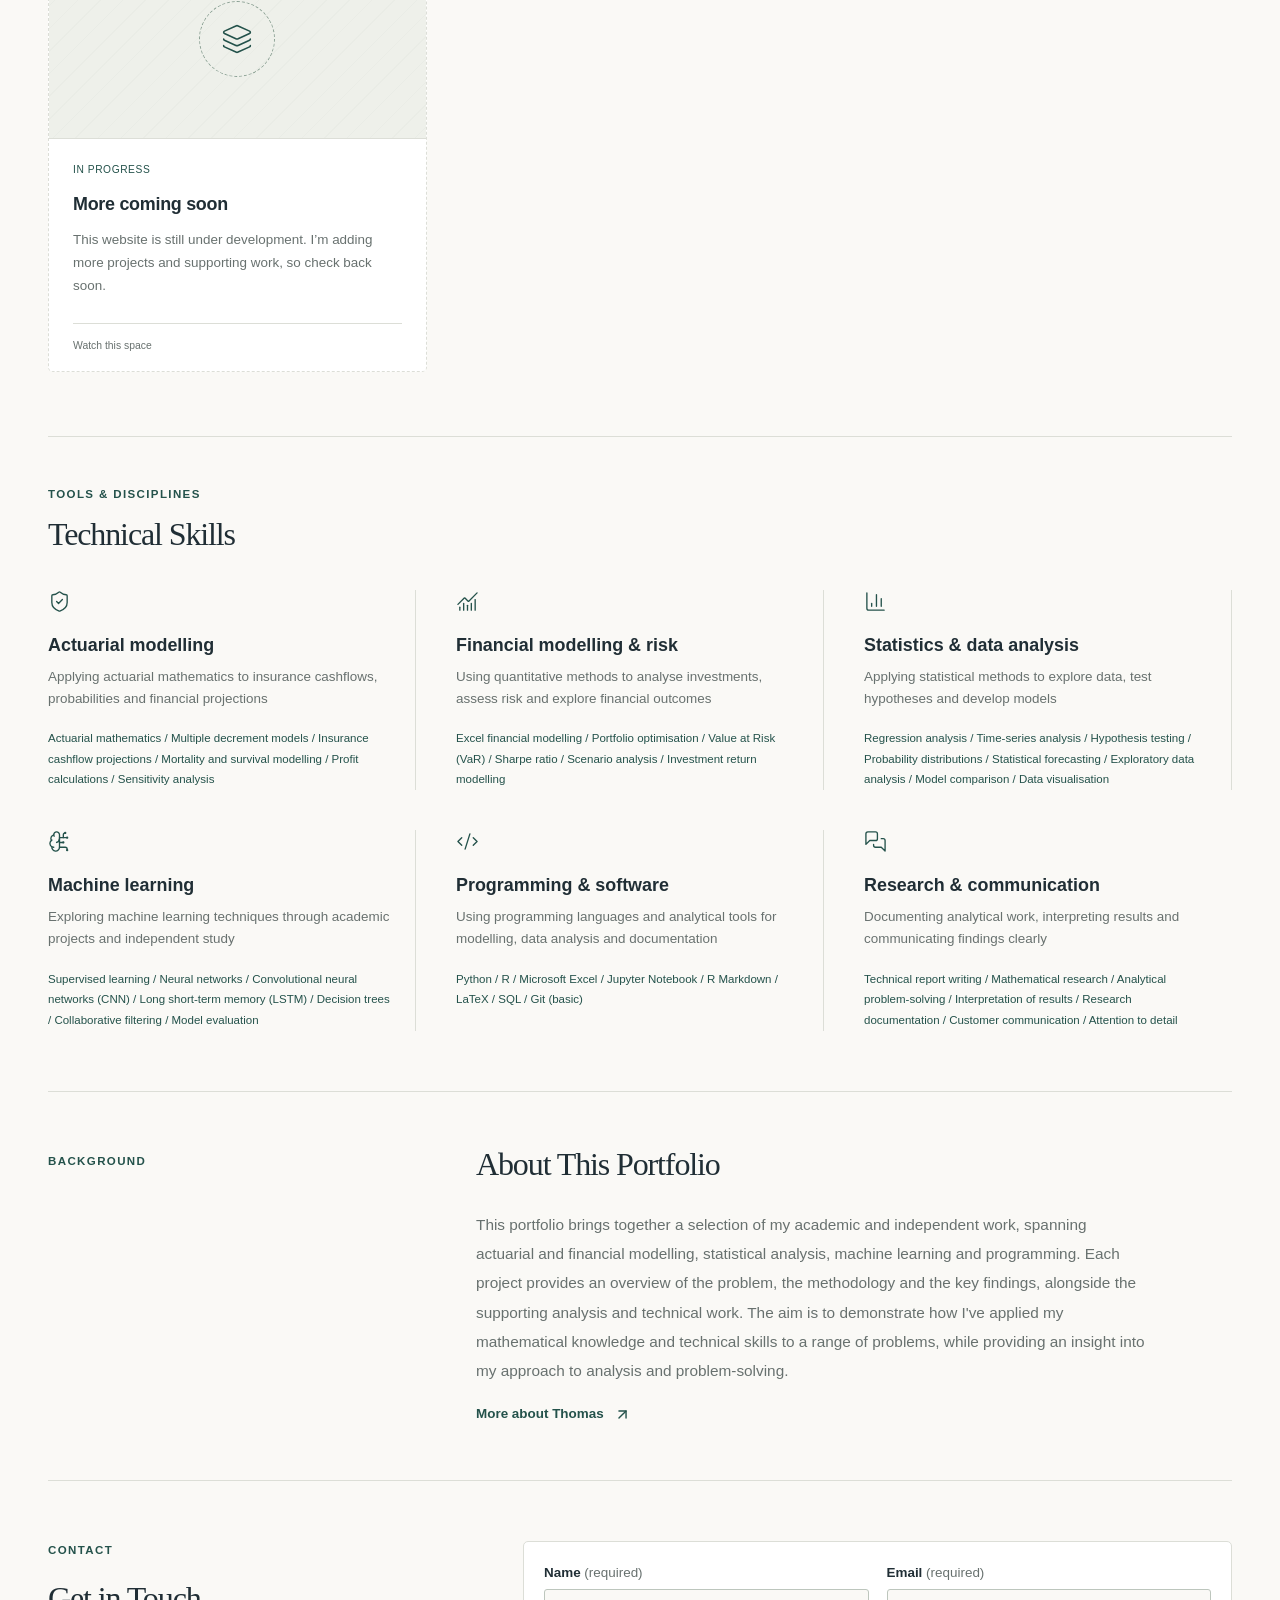
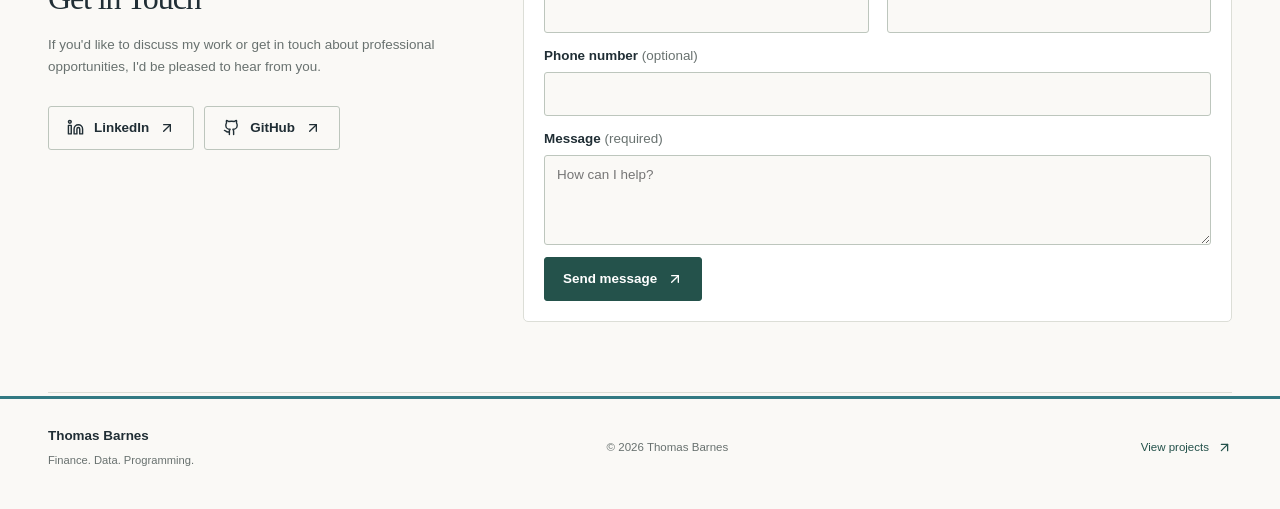
==== commit bf732c22: "Publish static site" ====
--- a/index.html
+++ b/index.html
@@ -1,4 +1,4 @@
 <!doctype html>
-<html lang="en"><head><meta charset="UTF-8"/><meta name="viewport" content="width=device-width,initial-scale=1"/><meta name="theme-color" content="#183d3c"/><meta name="description" content="Thomas Barnes — a portfolio of financial modelling, data analysis, and programming."/><link rel="icon" href="./favicon.svg"/><title>Thomas Barnes | Portfolio</title>  <script type="module" crossorigin src="./assets/index-DxhWN3wh.js"></script>
+<html lang="en"><head><meta charset="UTF-8"/><meta name="viewport" content="width=device-width,initial-scale=1"/><meta name="theme-color" content="#183d3c"/><meta name="description" content="Thomas Barnes — a portfolio of financial modelling, data analysis, and programming."/><link rel="icon" href="./favicon.svg"/><title>Thomas Barnes | Portfolio</title>  <script type="module" crossorigin src="./assets/index-DPJ7mtYW.js"></script>
   <link rel="stylesheet" crossorigin href="./assets/index-BCvNbfky.css">
 </head><body><div id="root"></div><!-- Cloudflare Web Analytics --><script type='module' src='https://static.cloudflareinsights.com/beacon.min.js' data-cf-beacon='{"token": "8eeed65444eb4c13b22455ae1913fa32"}'></script><!-- End Cloudflare Web Analytics --></body></html>
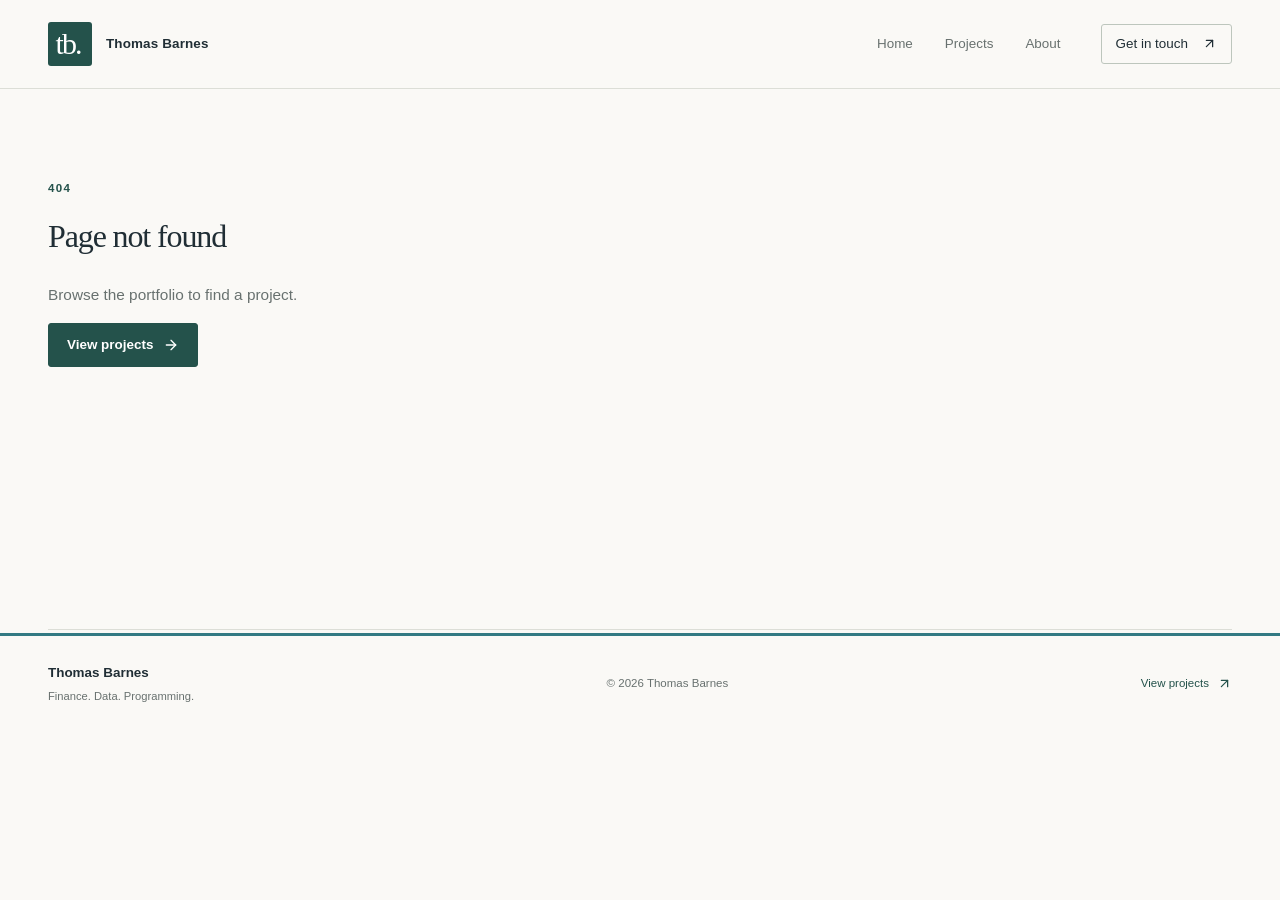
==== commit c48d1c32: "Publish static site" ====
--- a/index.html
+++ b/index.html
@@ -1,4 +1,4 @@
 <!doctype html>
-<html lang="en"><head><meta charset="UTF-8"/><meta name="viewport" content="width=device-width,initial-scale=1"/><meta name="theme-color" content="#183d3c"/><meta name="description" content="Thomas Barnes — a portfolio of financial modelling, data analysis, and programming."/><link rel="icon" href="./favicon.svg"/><title>Thomas Barnes | Portfolio</title>  <script type="module" crossorigin src="./assets/index-DPJ7mtYW.js"></script>
-  <link rel="stylesheet" crossorigin href="./assets/index-BCvNbfky.css">
-</head><body><div id="root"></div><!-- Cloudflare Web Analytics --><script type='module' src='https://static.cloudflareinsights.com/beacon.min.js' data-cf-beacon='{"token": "8eeed65444eb4c13b22455ae1913fa32"}'></script><!-- End Cloudflare Web Analytics --></body></html>
+<html lang="en"><head><meta charset="UTF-8"/><meta name="viewport" content="width=device-width,initial-scale=1"/><meta name="theme-color" content="#183d3c"/><meta name="description" content="Thomas Barnes — a portfolio of financial modelling, data analysis, and programming."/><link rel="icon" href="/favicon.svg"/><title>Thomas Barnes | Portfolio</title>  <script type="module" crossorigin src="/assets/index-DvrVFA40.js"></script>
+  <link rel="stylesheet" crossorigin href="/assets/index-BCvNbfky.css">
+</head><body><div id="root"></div></body></html>
